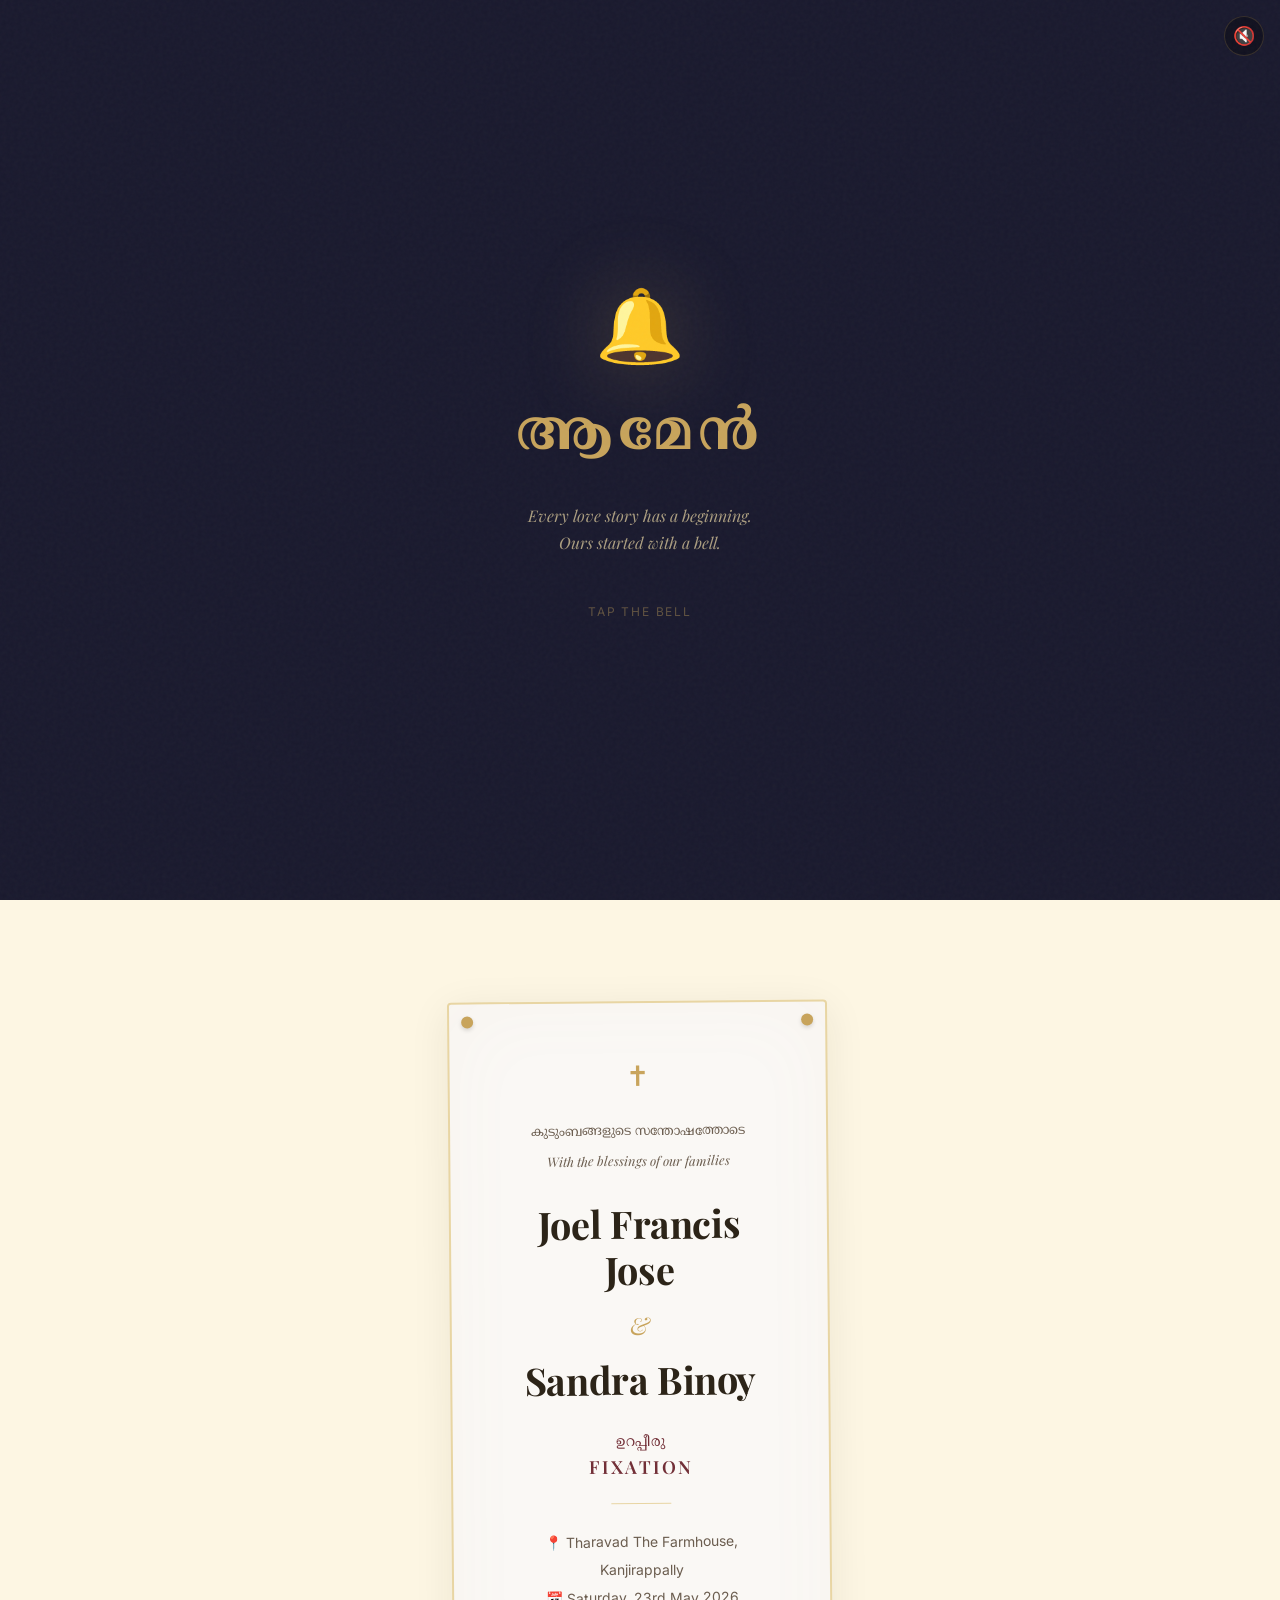
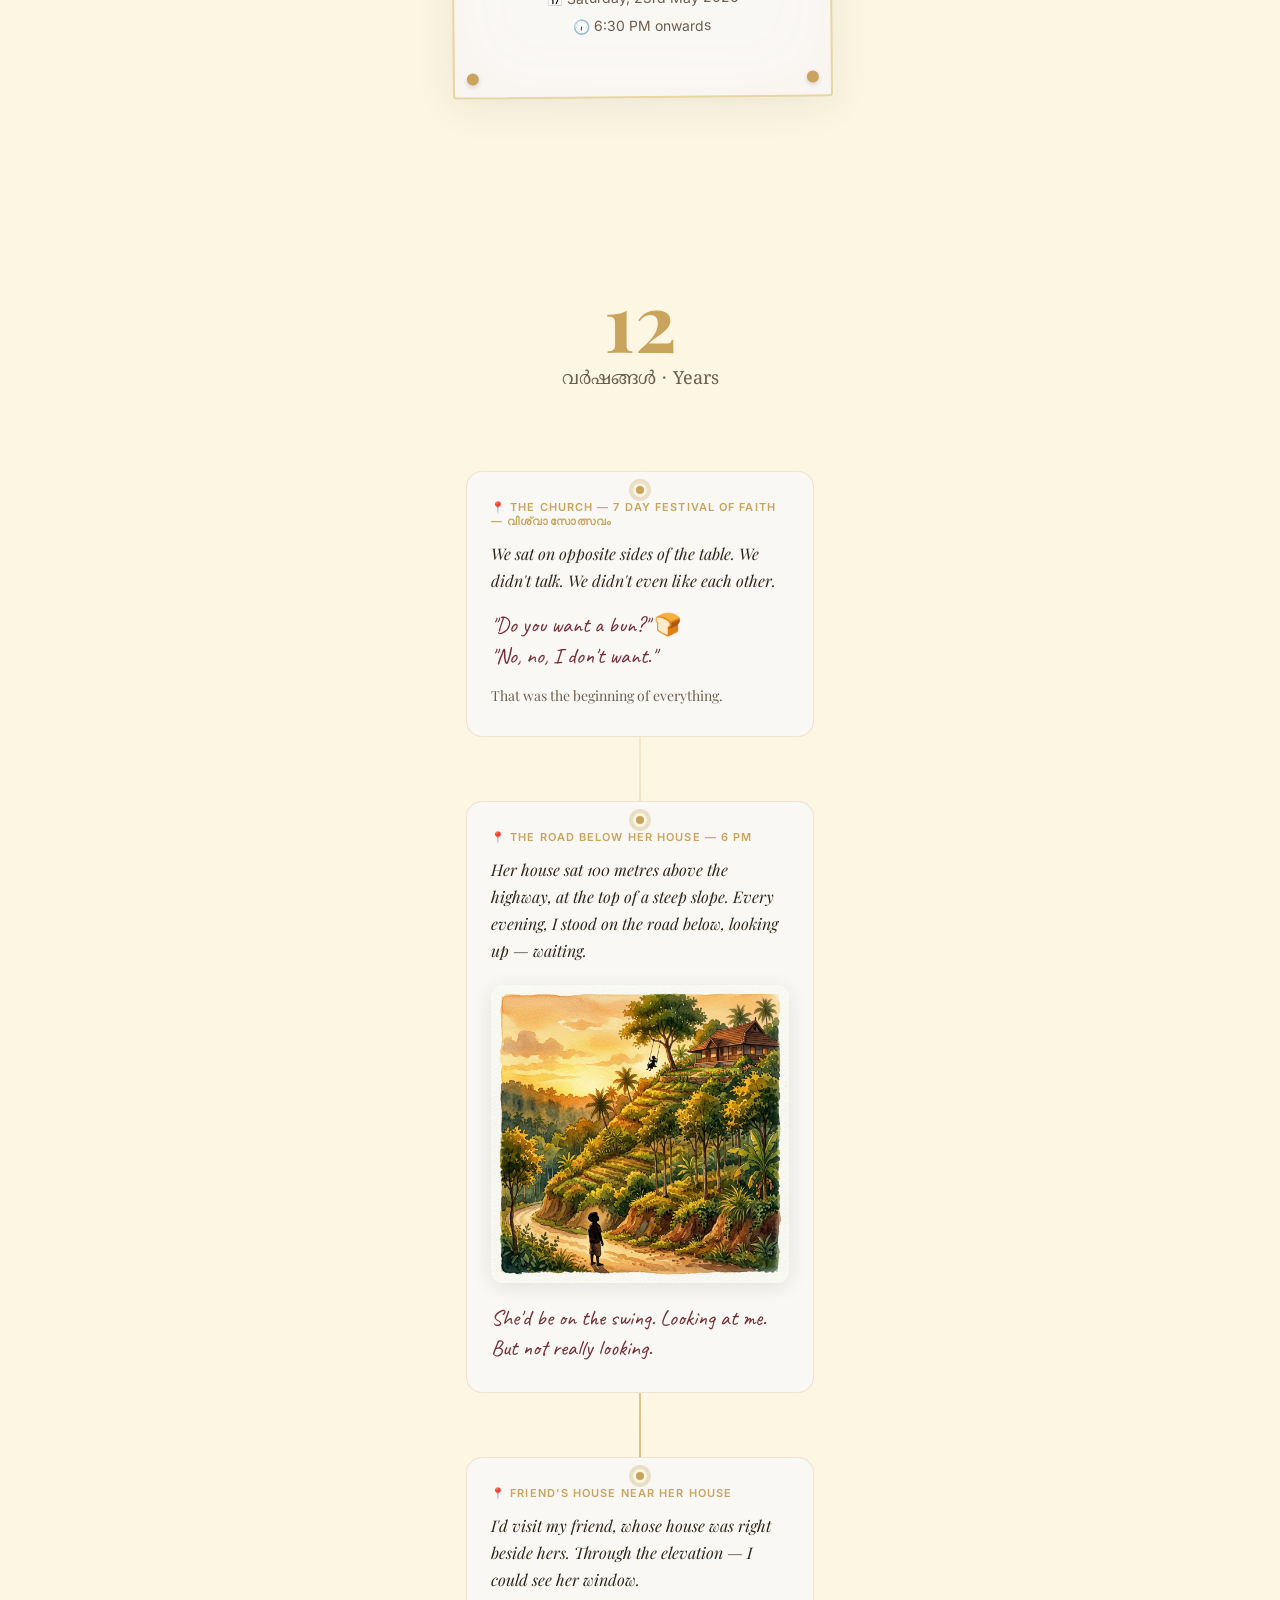
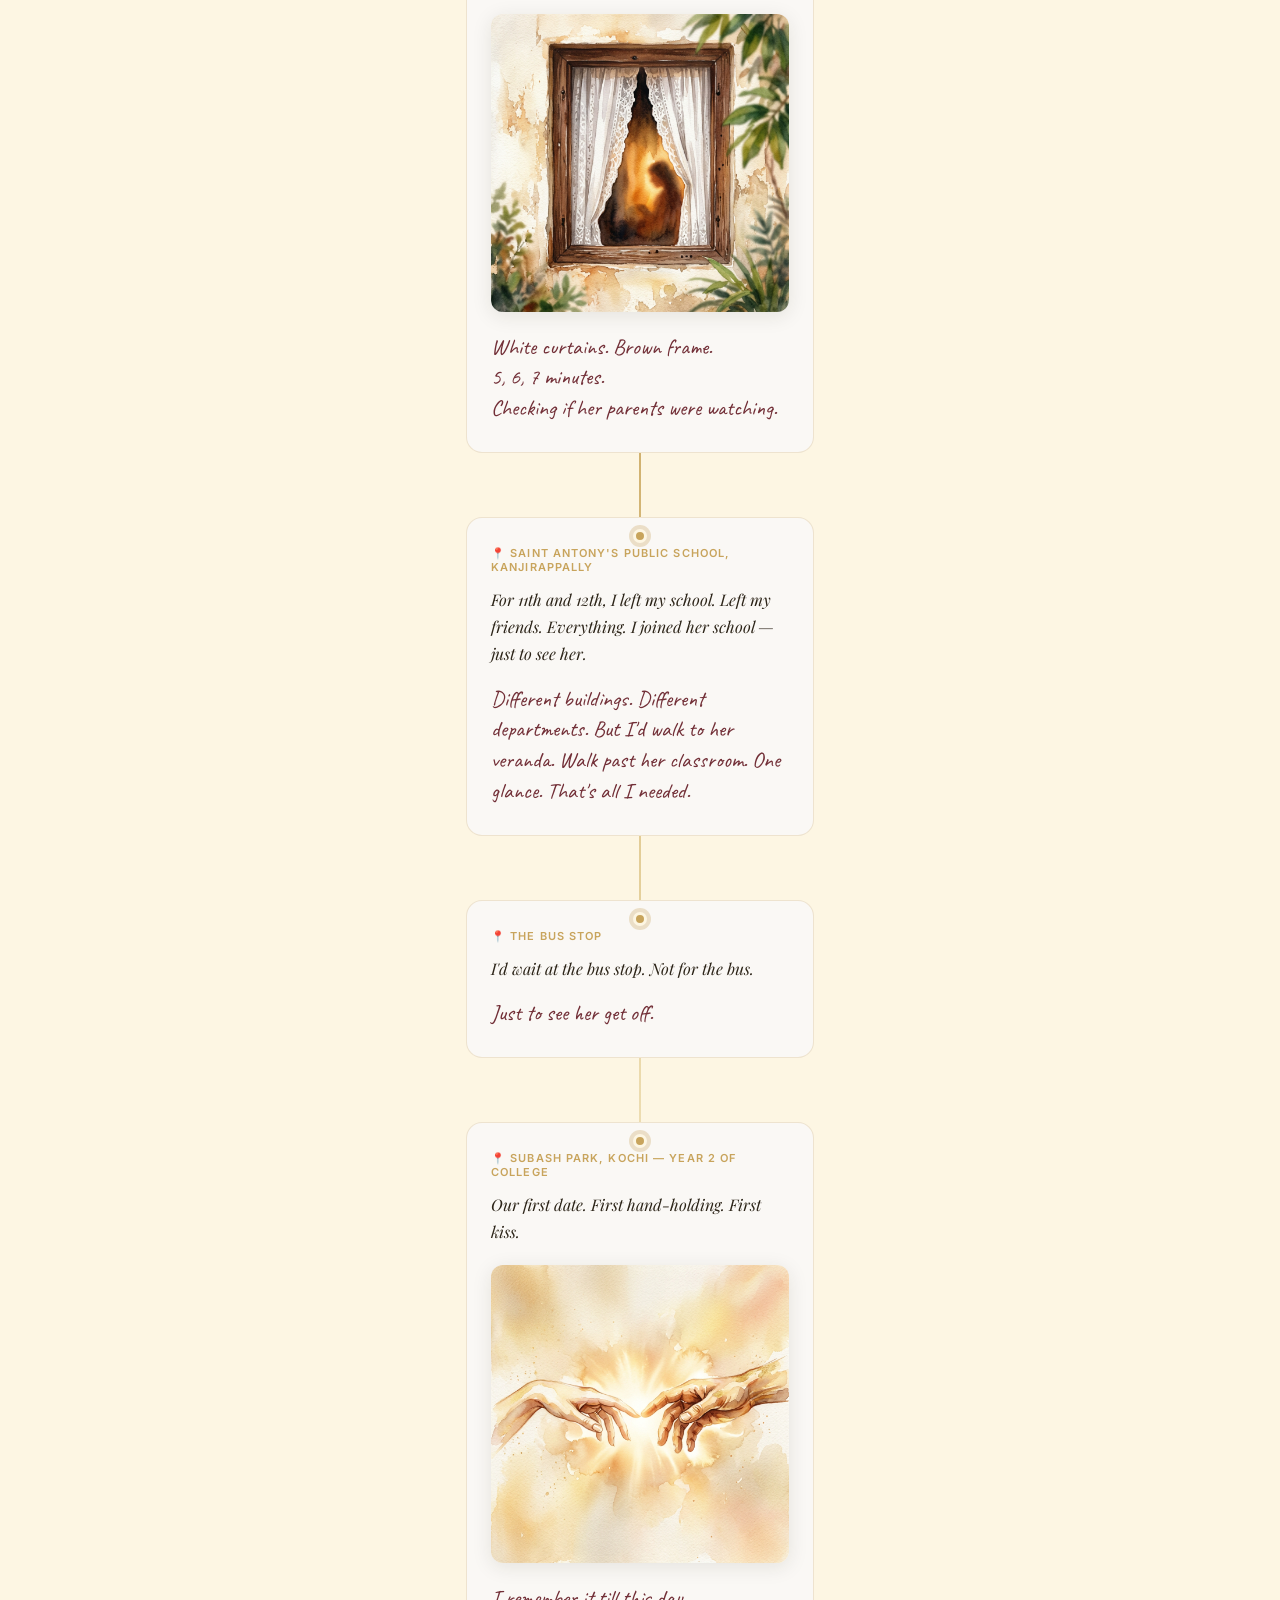
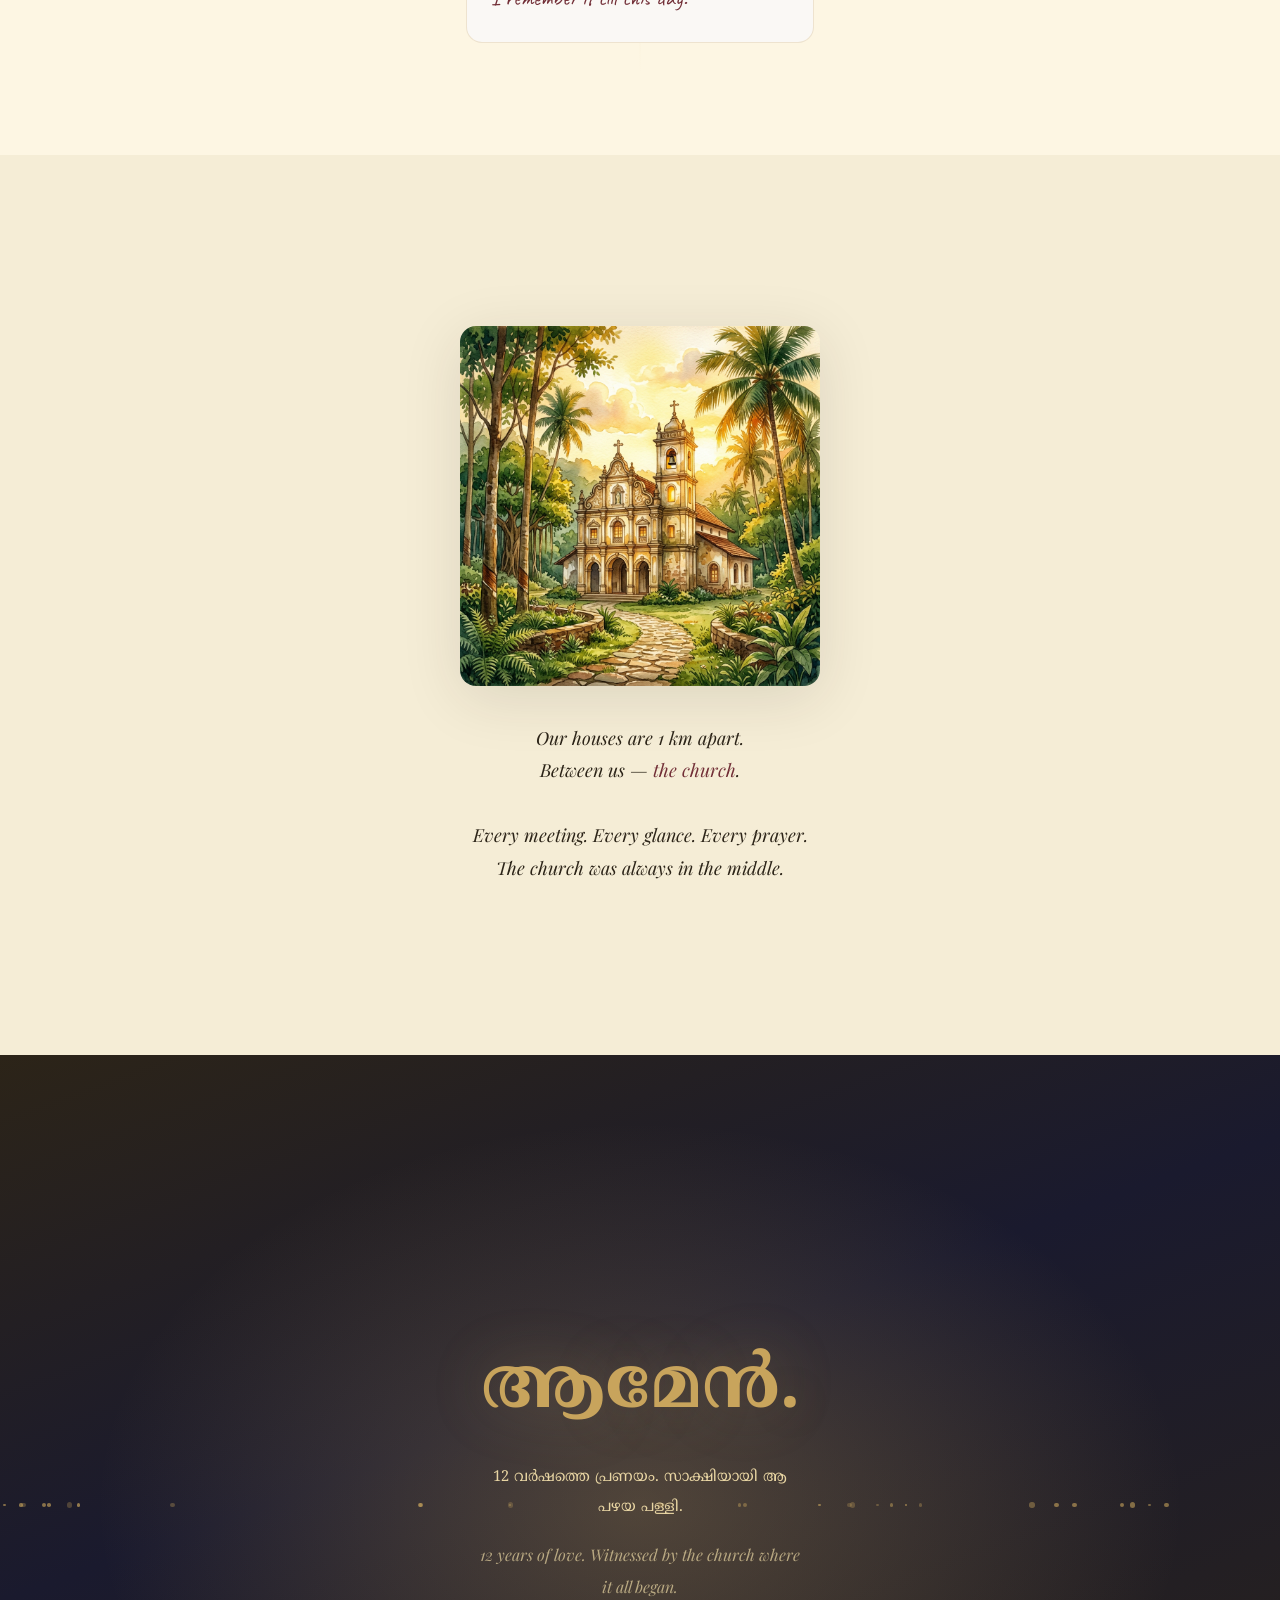
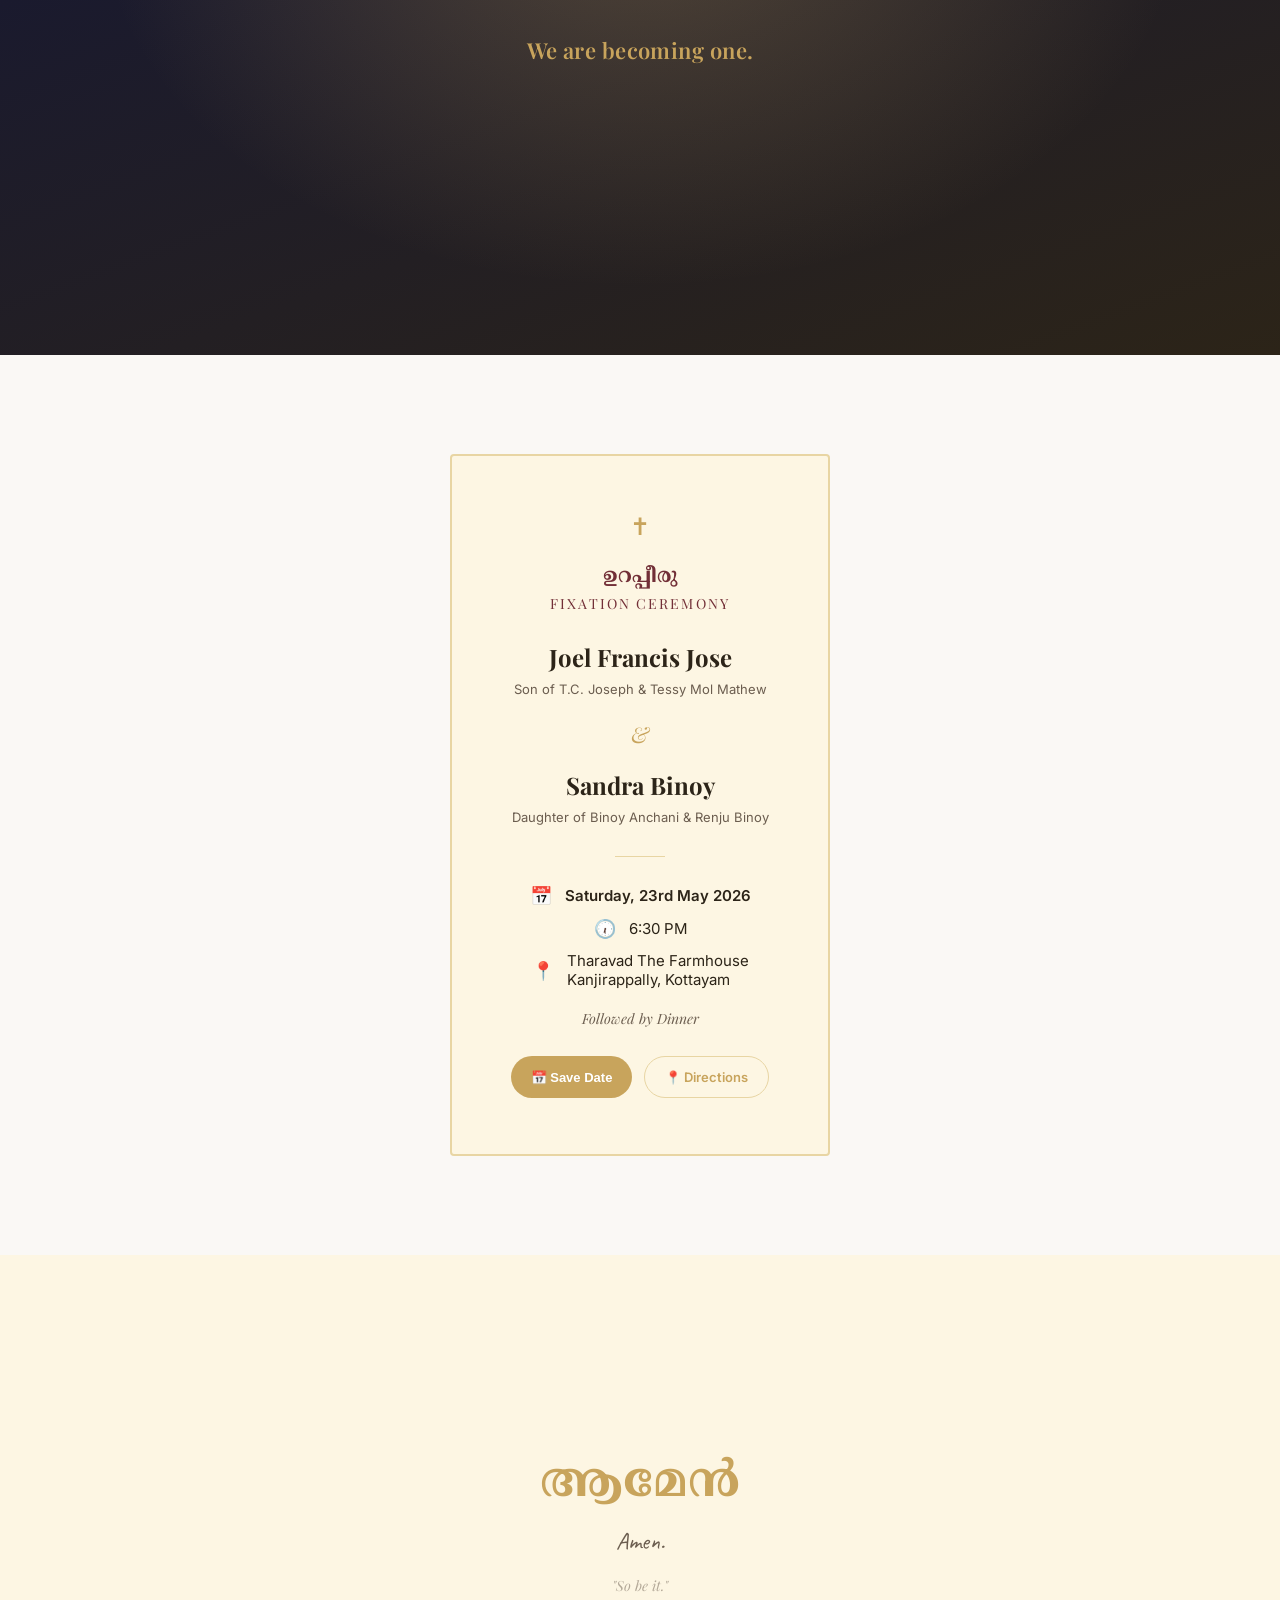
==== index.html @ 921e5f34 "Initial commit: AAMEN inspired fixation invitation" ====
<!DOCTYPE html>
<html lang="en">
<head>
  <meta charset="UTF-8">
  <meta name="viewport" content="width=device-width, initial-scale=1.0, viewport-fit=cover">
  <title>Joel & Sandra — Nischayam</title>
  <meta name="description" content="You are invited to the fixation ceremony of Joel Francis Jose & Sandra Binoy. May 23, 2026 at Tharavad The Farmhouse, Kanjirappally.">
  <meta name="theme-color" content="#1A1A2E">
  <link rel="stylesheet" href="styles.css">
</head>
<body>

  <!-- Sound Toggle -->
  <button class="sound-toggle" id="soundToggle" aria-label="Toggle sound">🔇</button>

  <!-- Scroll Prompt -->
  <div class="scroll-prompt" id="scrollPrompt">
    <div class="scroll-prompt-dot"></div>
    <span class="scroll-prompt-text">Scroll</span>
  </div>

  <!-- ═══════════════════════════════════════════ -->
  <!-- SCENE 1: THE BELL                          -->
  <!-- ═══════════════════════════════════════════ -->
  <section class="scene scene-bell visible" id="scene-bell">
    <div class="golden-burst" id="goldenBurst"></div>
    <div class="bell-container" id="bellContainer">
      <div class="bell-icon" id="bellIcon">🔔</div>
      <div class="bell-text-ml">ആമേൻ</div>
      <div class="bell-text-en">
        Every love story has a beginning.<br>
        Ours started with a bell.
      </div>
      <div class="bell-tap">tap the bell</div>
    </div>
  </section>

  <!-- ═══════════════════════════════════════════ -->
  <!-- SCENE 2: THE NAMES                         -->
  <!-- ═══════════════════════════════════════════ -->
  <section class="scene scene-names" id="scene-names">
    <div class="notice-board">
      <span class="notice-pin notice-pin--tl"></span>
      <span class="notice-pin notice-pin--tr"></span>
      <span class="notice-pin notice-pin--bl"></span>
      <span class="notice-pin notice-pin--br"></span>

      <div class="notice-blessing font-malayalam">കുടുംബങ്ങളുടെ സന്തോഷത്തോടെ</div>
      <div class="notice-blessing-en">With the blessings of our families</div>

      <div class="notice-name font-display">Joel Francis Jose</div>
      <div class="notice-ampersand">&</div>
      <div class="notice-name font-display">Sandra Binoy</div>

      <div class="notice-label font-malayalam">ഉറപ്പീരു</div>
      <div class="notice-label-en">Fixation</div>

      <div class="notice-divider"></div>

      <div class="notice-details">
        <span>📍 Tharavad The Farmhouse, Kanjirappally</span>
        <span>📅 Saturday, 23rd May 2026</span>
        <span>🕡 6:30 PM onwards</span>
      </div>
    </div>
  </section>

  <!-- ═══════════════════════════════════════════ -->
  <!-- SCENE 3: THE TIMELINE — 12 VARSHAM         -->
  <!-- ═══════════════════════════════════════════ -->
  <section class="scene scene-timeline" id="scene-timeline">
    <div class="timeline-header">
      <div class="timeline-years font-display">12</div>
      <div class="timeline-years-label">വർഷങ്ങൾ &middot; Years</div>
    </div>

    <div class="timeline-line">

      <!-- Milestone 1: The Meeting -->
      <div class="milestone" id="ms-1">
        <div class="milestone-dot"></div>
        <div class="milestone-content">
          <div class="milestone-location">📍 The Church — 7 Day Festival of Faith — വിശ്വാസോത്സവം</div>
          <div class="milestone-text">
            We sat on opposite sides of the table.
            We didn't talk. We didn't even like each other.
          </div>
          <div class="milestone-quote">
            "Do you want a bun?" 🍞<br>
            "No, no, I don't want."
          </div>
          <div class="milestone-text" style="margin-top:12px; font-style:normal; font-size:14px; color:var(--text-muted);">
            That was the beginning of everything.
          </div>
        </div>
      </div>

      <!-- Milestone 2: The Road -->
      <div class="milestone" id="ms-2">
        <div class="milestone-dot"></div>
        <div class="milestone-content">
          <div class="milestone-location">📍 The Road Below Her House — 6 PM</div>
          <div class="milestone-text">
            Her house sat 100 metres above the highway, at the top of a steep slope.
            Every evening, I stood on the road below, looking up — waiting.
          </div>
          <img src="hillside.png" alt="Boy on the road looking up at the house on the hill" class="milestone-img" loading="lazy">
          <div class="milestone-quote">
            She'd be on the swing. Looking at me. But not really looking.
          </div>
        </div>
      </div>

      <!-- Milestone 3: The Window -->
      <div class="milestone" id="ms-3">
        <div class="milestone-dot"></div>
        <div class="milestone-content">
          <div class="milestone-location">📍 Friend's House Near Her House</div>
          <div class="milestone-text">
            I'd visit my friend, whose house was right beside hers.
            Through the elevation — I could see her window.
          </div>
          <img src="window.png" alt="A window with white curtains and warm golden glow" class="milestone-img" loading="lazy">
          <div class="milestone-quote">
            White curtains. Brown frame.<br>
            5, 6, 7 minutes.<br>
            Checking if her parents were watching.
          </div>
        </div>
      </div>

      <!-- Milestone 4: The School -->
      <div class="milestone" id="ms-4">
        <div class="milestone-dot"></div>
        <div class="milestone-content">
          <div class="milestone-location">📍 Saint Antony's Public School, Kanjirappally</div>
          <div class="milestone-text">
            For 11th and 12th, I left my school. Left my friends. Everything.
            I joined her school — just to see her.
          </div>
          <div class="milestone-quote">
            Different buildings. Different departments.
            But I'd walk to her veranda.
            Walk past her classroom.
            One glance. That's all I needed.
          </div>
        </div>
      </div>

      <!-- Milestone 5: The Bus Stop -->
      <div class="milestone" id="ms-5">
        <div class="milestone-dot"></div>
        <div class="milestone-content">
          <div class="milestone-location">📍 The Bus Stop</div>
          <div class="milestone-text">
            I'd wait at the bus stop.
            Not for the bus.
          </div>
          <div class="milestone-quote">
            Just to see her get off.
          </div>
        </div>
      </div>

      <!-- Milestone 6: First Date -->
      <div class="milestone" id="ms-6">
        <div class="milestone-dot"></div>
        <div class="milestone-content">
          <div class="milestone-location">📍 Subash Park, Kochi — Year 2 of College</div>
          <div class="milestone-text">
            Our first date. First hand-holding. First kiss.
          </div>
          <img src="hands.png" alt="Two hands reaching toward each other in golden light" class="milestone-img" loading="lazy">
          <div class="milestone-quote">
            I remember it till this day.
          </div>
        </div>
      </div>

    </div>
  </section>

  <!-- ═══════════════════════════════════════════ -->
  <!-- SCENE 4: THE CHURCH                        -->
  <!-- ═══════════════════════════════════════════ -->
  <section class="scene scene-church" id="scene-church">
    <img src="church.png" alt="Kerala Catholic church at golden dusk" class="church-img" loading="lazy">
    <div class="church-text font-display">
      Our houses are 1 km apart.<br>
      Between us — <em>the church</em>.<br><br>
      Every meeting. Every glance. Every prayer.<br>
      The church was always in the middle.
    </div>
  </section>

  <!-- ═══════════════════════════════════════════ -->
  <!-- SCENE 5: THE AAMEN MOMENT                  -->
  <!-- ═══════════════════════════════════════════ -->
  <section class="scene scene-aamen" id="scene-aamen">
    <!-- Particles injected by JS -->
    <div class="aamen-text-ml">ആമേൻ.</div>
    <div class="aamen-body font-malayalam">
      12 വർഷത്തെ പ്രണയം. സാക്ഷിയായി ആ പഴയ പള്ളി.
    </div>
    <div class="aamen-body-en">
      12 years of love. Witnessed by the church where it all began.
    </div>
    <div class="aamen-highlight font-display">
      We are becoming one.
    </div>
  </section>

  <!-- ═══════════════════════════════════════════ -->
  <!-- SCENE 6: THE INVITATION                    -->
  <!-- ═══════════════════════════════════════════ -->
  <section class="scene scene-invite" id="scene-invite">
    <div class="invite-card">
      <div class="invite-title-ml font-malayalam">ഉറപ്പീരു</div>
      <div class="invite-title-en">Fixation Ceremony</div>

      <div class="invite-person">
        <div class="invite-person-name font-display">Joel Francis Jose</div>
        <div class="invite-person-parents">
          Son of T.C. Joseph & Tessy Mol Mathew
        </div>
      </div>

      <div class="invite-amp font-display">&</div>

      <div class="invite-person">
        <div class="invite-person-name font-display">Sandra Binoy</div>
        <div class="invite-person-parents">
          Daughter of Binoy Anchani & Renju Binoy
        </div>
      </div>

      <div class="invite-divider"></div>

      <div class="invite-detail-row">
        <span class="icon">📅</span>
        <span><strong>Saturday, 23rd May 2026</strong></span>
      </div>
      <div class="invite-detail-row">
        <span class="icon">🕡</span>
        <span>6:30 PM</span>
      </div>
      <div class="invite-detail-row">
        <span class="icon">📍</span>
        <span>Tharavad The Farmhouse<br>Kanjirappally, Kottayam</span>
      </div>

      <div class="invite-lunch font-display">Followed by Dinner</div>

      <div class="invite-buttons">
        <button class="invite-btn invite-btn--gold" id="btnCalendar">
          📅 Save Date
        </button>
        <a class="invite-btn invite-btn--outline" href="https://maps.app.goo.gl/P8yKFHrUXcaE3HseA" target="_blank" rel="noopener">
          📍 Directions
        </a>
      </div>
    </div>
  </section>

  <!-- ═══════════════════════════════════════════ -->
  <!-- SCENE 7: THE CLOSING                       -->
  <!-- ═══════════════════════════════════════════ -->
  <section class="scene scene-closing" id="scene-closing">
    <div class="closing-word font-malayalam">ആമേൻ</div>
    <div class="closing-en font-handwritten">Amen.</div>
    <div class="closing-sub font-display">"So be it."</div>
  </section>

  <script src="script.js"></script>
</body>
</html>
---- styles.css ----
/* ═══ AAMEN Design System ═══ */
@import url('https://fonts.googleapis.com/css2?family=Playfair+Display:ital,wght@0,400;0,600;0,700;1,400;1,600&family=Inter:wght@300;400;500;600&family=Caveat:wght@400;500;600&family=Noto+Serif+Malayalam:wght@400;600;700&display=swap');

:root {
  --gold: #C8A45C;
  --gold-light: #E8D5A3;
  --gold-glow: rgba(200,164,92,0.3);
  --deep-green: #1B4332;
  --cream: #FDF6E3;
  --cream-dark: #F5EDD6;
  --wine: #722F37;
  --wine-soft: rgba(114,47,55,0.08);
  --church-white: #FAF8F5;
  --night: #1A1A2E;
  --night-soft: #2D2D44;
  --mist: rgba(255,255,255,0.06);
  --text: #2C2418;
  --text-muted: #6B5D4F;
  --border: rgba(200,164,92,0.25);
  --ease: cubic-bezier(.22,1,.36,1);
}

*, *::before, *::after { margin:0; padding:0; box-sizing:border-box; }

html {
  scroll-behavior: smooth;
  overflow-x: hidden;
  -webkit-overflow-scrolling: touch;
}

body {
  font-family: 'Inter', sans-serif;
  background: var(--cream);
  color: var(--text);
  overflow-x: hidden;
  -webkit-font-smoothing: antialiased;
}

/* ═══ Grain Overlay ═══ */
body::after {
  content: '';
  position: fixed;
  inset: 0;
  pointer-events: none;
  z-index: 9999;
  opacity: 0.03;
  background-image: url("data:image/svg+xml,%3Csvg viewBox='0 0 256 256' xmlns='http://www.w3.org/2000/svg'%3E%3Cfilter id='n'%3E%3CfeTurbulence type='fractalNoise' baseFrequency='0.9' numOctaves='4' stitchTiles='stitch'/%3E%3C/filter%3E%3Crect width='100%25' height='100%25' filter='url(%23n)'/%3E%3C/svg%3E");
}

/* ═══ Typography ═══ */
.font-display { font-family: 'Playfair Display', serif; }
.font-malayalam { font-family: 'Noto Serif Malayalam', serif; }
.font-handwritten { font-family: 'Caveat', cursive; }

/* ═══ Section Base ═══ */
.scene {
  min-height: 100dvh;
  display: flex;
  flex-direction: column;
  align-items: center;
  justify-content: center;
  padding: 60px 28px;
  position: relative;
  opacity: 0;
  transform: translateY(30px);
  transition: opacity 0.8s var(--ease), transform 0.8s var(--ease);
}
.scene.visible {
  opacity: 1;
  transform: translateY(0);
}

/* ═══ Scene 1: The Bell ═══ */
.scene-bell {
  background: var(--night);
  color: var(--cream);
  min-height: 100dvh;
  overflow: hidden;
}
.bell-container {
  display: flex;
  flex-direction: column;
  align-items: center;
  gap: 32px;
  cursor: pointer;
  -webkit-tap-highlight-color: transparent;
}
.bell-icon {
  font-size: 72px;
  filter: drop-shadow(0 0 40px var(--gold-glow));
  animation: bell-idle 3s ease-in-out infinite;
  transition: transform 0.15s;
}
.bell-icon.ringing {
  animation: bell-ring 0.6s ease-in-out;
}
@keyframes bell-idle {
  0%,100% { transform: rotate(0deg); }
  25% { transform: rotate(3deg); }
  75% { transform: rotate(-3deg); }
}
@keyframes bell-ring {
  0% { transform: rotate(0); }
  15% { transform: rotate(18deg); }
  30% { transform: rotate(-15deg); }
  45% { transform: rotate(12deg); }
  60% { transform: rotate(-8deg); }
  75% { transform: rotate(4deg); }
  90% { transform: rotate(-2deg); }
  100% { transform: rotate(0); }
}
.bell-text-ml {
  font-family: 'Noto Serif Malayalam', serif;
  font-size: 42px;
  font-weight: 700;
  color: var(--gold);
  letter-spacing: 0.08em;
}
.bell-text-en {
  font-family: 'Playfair Display', serif;
  font-style: italic;
  font-size: 16px;
  color: var(--gold-light);
  opacity: 0.7;
  text-align: center;
  line-height: 1.7;
  max-width: 260px;
}
.bell-tap {
  font-size: 12px;
  color: rgba(200,164,92,0.4);
  letter-spacing: 0.15em;
  text-transform: uppercase;
  margin-top: 16px;
  animation: pulse-fade 2s ease-in-out infinite;
}
@keyframes pulse-fade {
  0%,100% { opacity: 0.3; }
  50% { opacity: 0.8; }
}
.golden-burst {
  position: absolute;
  width: 300px;
  height: 300px;
  border-radius: 50%;
  background: radial-gradient(circle, var(--gold-glow) 0%, transparent 70%);
  opacity: 0;
  transition: opacity 1.5s, transform 1.5s var(--ease);
  pointer-events: none;
}
.golden-burst.active {
  opacity: 1;
  transform: scale(3);
}

/* ═══ Scene 2: The Names ═══ */
.scene-names {
  background: var(--cream);
  padding: 40px 20px;
}
.notice-board {
  background: var(--church-white);
  border: 2px solid var(--gold-light);
  border-radius: 4px;
  padding: 48px 32px;
  max-width: 380px;
  width: 100%;
  position: relative;
  box-shadow: 0 8px 40px rgba(44,36,24,0.08), inset 0 0 80px rgba(200,164,92,0.04);
  transform: rotate(-0.5deg);
}
.notice-board::before {
  content: '✝';
  display: block;
  text-align: center;
  font-size: 28px;
  color: var(--gold);
  margin-bottom: 28px;
}
.notice-pin {
  position: absolute;
  width: 12px;
  height: 12px;
  border-radius: 50%;
  background: var(--gold);
  box-shadow: 0 2px 4px rgba(0,0,0,0.15);
}
.notice-pin--tl { top: 12px; left: 12px; }
.notice-pin--tr { top: 12px; right: 12px; }
.notice-pin--bl { bottom: 12px; left: 12px; }
.notice-pin--br { bottom: 12px; right: 12px; }
.notice-blessing {
  font-family: 'Noto Serif Malayalam', serif;
  font-size: 13px;
  text-align: center;
  color: var(--text-muted);
  line-height: 1.8;
  margin-bottom: 8px;
}
.notice-blessing-en {
  font-family: 'Playfair Display', serif;
  font-style: italic;
  font-size: 13px;
  text-align: center;
  color: var(--text-muted);
  margin-bottom: 32px;
}
.notice-name {
  font-family: 'Playfair Display', serif;
  font-size: 32px;
  font-weight: 700;
  text-align: center;
  color: var(--text);
  letter-spacing: -0.01em;
  line-height: 1.2;
}
.notice-ampersand {
  font-family: 'Playfair Display', serif;
  font-style: italic;
  font-size: 24px;
  text-align: center;
  color: var(--gold);
  margin: 16px 0;
}
.notice-label {
  font-family: 'Noto Serif Malayalam', serif;
  font-size: 14px;
  text-align: center;
  color: var(--wine);
  margin-top: 32px;
  letter-spacing: 0.05em;
}
.notice-label-en {
  font-family: 'Playfair Display', serif;
  font-size: 18px;
  text-align: center;
  color: var(--wine);
  letter-spacing: 0.12em;
  text-transform: uppercase;
  margin-top: 4px;
  font-weight: 600;
}
.notice-divider {
  width: 60px;
  height: 1px;
  background: var(--gold-light);
  margin: 24px auto;
}
.notice-details {
  text-align: center;
  font-size: 14px;
  color: var(--text-muted);
  line-height: 2;
}
.notice-details span {
  display: block;
}

/* ═══ Scene 3: Timeline ═══ */
.scene-timeline {
  background: var(--cream);
  min-height: auto;
  padding: 60px 0;
}
.timeline-header {
  text-align: center;
  padding: 0 28px;
  margin-bottom: 48px;
}
.timeline-years {
  font-family: 'Playfair Display', serif;
  font-size: 64px;
  font-weight: 700;
  color: var(--gold);
  line-height: 1;
}
.timeline-years-label {
  font-family: 'Noto Serif Malayalam', serif;
  font-size: 18px;
  color: var(--text-muted);
  margin-top: 8px;
}
.timeline-line {
  position: relative;
  max-width: 420px;
  margin: 0 auto;
  padding: 0 28px;
}
.timeline-line::before {
  content: '';
  position: absolute;
  left: 50%;
  top: 0;
  bottom: 0;
  width: 2px;
  background: linear-gradient(to bottom, transparent, var(--gold-light), var(--gold), var(--gold-light), transparent);
  transform: translateX(-50%);
}

/* Milestone */
.milestone {
  position: relative;
  padding: 32px 0;
  opacity: 0;
  transform: translateY(40px);
  transition: all 0.7s var(--ease);
}
.milestone.visible {
  opacity: 1;
  transform: translateY(0);
}
.milestone-dot {
  position: absolute;
  left: 50%;
  top: 44px;
  width: 14px;
  height: 14px;
  border-radius: 50%;
  background: var(--gold);
  border: 3px solid var(--cream);
  transform: translateX(-50%);
  z-index: 2;
  box-shadow: 0 0 0 4px var(--gold-glow);
}
.milestone-content {
  background: var(--church-white);
  border: 1px solid var(--border);
  border-radius: 16px;
  padding: 28px 24px;
  margin: 0 8px;
  position: relative;
}
.milestone-location {
  font-size: 11px;
  text-transform: uppercase;
  letter-spacing: 0.1em;
  color: var(--gold);
  font-weight: 600;
  margin-bottom: 12px;
}
.milestone-text {
  font-family: 'Playfair Display', serif;
  font-size: 16px;
  line-height: 1.7;
  color: var(--text);
  font-style: italic;
}
.milestone-quote {
  font-family: 'Caveat', cursive;
  font-size: 22px;
  color: var(--wine);
  margin-top: 16px;
  line-height: 1.4;
}
.milestone-img {
  width: 100%;
  border-radius: 12px;
  margin-top: 20px;
  box-shadow: 0 4px 20px rgba(44,36,24,0.1);
}

/* ═══ Scene 4: The Church ═══ */
.scene-church {
  background: var(--cream-dark);
  padding: 60px 28px;
}
.church-img {
  width: 100%;
  max-width: 360px;
  border-radius: 16px;
  box-shadow: 0 12px 60px rgba(44,36,24,0.12);
  margin-bottom: 36px;
}
.church-text {
  font-family: 'Playfair Display', serif;
  font-style: italic;
  font-size: 18px;
  line-height: 1.8;
  text-align: center;
  max-width: 340px;
  color: var(--text);
}
.church-text em {
  color: var(--wine);
  font-style: italic;
}

/* ═══ Scene 5: AAMEN Moment ═══ */
.scene-aamen {
  background: linear-gradient(160deg, #2C2418, #1A1A2E 40%, #2C2418);
  color: var(--cream);
  position: relative;
  overflow: hidden;
}
.scene-aamen::before {
  content: '';
  position: absolute;
  inset: 0;
  background: radial-gradient(ellipse at center, var(--gold-glow) 0%, transparent 60%);
  opacity: 0;
  transition: opacity 2s;
}
.scene-aamen.visible::before {
  opacity: 1;
}
.aamen-text-ml {
  font-family: 'Noto Serif Malayalam', serif;
  font-size: 56px;
  font-weight: 700;
  color: var(--gold);
  text-align: center;
  z-index: 2;
  position: relative;
  text-shadow: 0 0 60px var(--gold-glow);
}
.aamen-body {
  font-family: 'Noto Serif Malayalam', serif;
  font-size: 15px;
  text-align: center;
  line-height: 2;
  color: var(--gold-light);
  margin-top: 28px;
  z-index: 2;
  position: relative;
  max-width: 320px;
}
.aamen-body-en {
  font-family: 'Playfair Display', serif;
  font-style: italic;
  font-size: 16px;
  text-align: center;
  line-height: 2;
  color: rgba(232,213,163,0.7);
  margin-top: 16px;
  z-index: 2;
  position: relative;
  max-width: 320px;
}
.aamen-highlight {
  font-family: 'Playfair Display', serif;
  font-size: 22px;
  font-weight: 600;
  text-align: center;
  color: var(--gold);
  margin-top: 32px;
  z-index: 2;
  position: relative;
  letter-spacing: 0.02em;
}
/* Particles */
.particle {
  position: absolute;
  width: 4px;
  height: 4px;
  background: var(--gold);
  border-radius: 50%;
  opacity: 0;
  z-index: 1;
  animation: particle-fall linear infinite;
}
@keyframes particle-fall {
  0% { opacity: 0; transform: translateY(-20px) rotate(0deg); }
  10% { opacity: 0.8; }
  90% { opacity: 0.3; }
  100% { opacity: 0; transform: translateY(100dvh) rotate(360deg); }
}

/* ═══ Scene 6: Invitation Details ═══ */
.scene-invite {
  background: var(--church-white);
  padding: 60px 20px;
}
.invite-card {
  background: var(--cream);
  border: 2px solid var(--gold-light);
  border-radius: 4px;
  padding: 48px 28px;
  max-width: 380px;
  width: 100%;
  position: relative;
}
.invite-card::before {
  content: '✝';
  display: block;
  text-align: center;
  font-size: 24px;
  color: var(--gold);
  margin-bottom: 24px;
}
.invite-title-ml {
  font-family: 'Noto Serif Malayalam', serif;
  font-size: 20px;
  text-align: center;
  color: var(--wine);
  font-weight: 700;
}
.invite-title-en {
  font-family: 'Playfair Display', serif;
  font-size: 14px;
  text-align: center;
  color: var(--wine);
  letter-spacing: 0.15em;
  text-transform: uppercase;
  margin-top: 4px;
  margin-bottom: 28px;
}
.invite-person {
  text-align: center;
  margin-bottom: 8px;
}
.invite-person-name {
  font-family: 'Playfair Display', serif;
  font-size: 24px;
  font-weight: 700;
  color: var(--text);
}
.invite-person-parents {
  font-size: 13px;
  color: var(--text-muted);
  line-height: 1.6;
  margin-top: 6px;
}
.invite-amp {
  font-family: 'Playfair Display', serif;
  font-style: italic;
  font-size: 22px;
  text-align: center;
  color: var(--gold);
  margin: 20px 0;
}
.invite-divider {
  width: 50px;
  height: 1px;
  background: var(--gold-light);
  margin: 28px auto;
}
.invite-detail-row {
  display: flex;
  align-items: center;
  gap: 12px;
  justify-content: center;
  font-size: 15px;
  color: var(--text);
  margin: 12px 0;
}
.invite-detail-row .icon {
  font-size: 18px;
  width: 24px;
  text-align: center;
}
.invite-detail-row strong {
  font-weight: 600;
}
.invite-lunch {
  font-family: 'Playfair Display', serif;
  font-style: italic;
  font-size: 14px;
  text-align: center;
  color: var(--text-muted);
  margin-top: 20px;
}
.invite-buttons {
  display: flex;
  gap: 12px;
  margin-top: 28px;
  justify-content: center;
}
.invite-btn {
  display: inline-flex;
  align-items: center;
  gap: 8px;
  padding: 12px 20px;
  border-radius: 999px;
  font-size: 13px;
  font-weight: 600;
  text-decoration: none;
  border: none;
  cursor: pointer;
  transition: all 0.25s var(--ease);
  -webkit-tap-highlight-color: transparent;
}
.invite-btn--gold {
  background: var(--gold);
  color: #fff;
}
.invite-btn--gold:hover, .invite-btn--gold:active {
  background: #b8943f;
  transform: translateY(-1px);
}
.invite-btn--outline {
  background: transparent;
  color: var(--gold);
  border: 1.5px solid var(--gold-light);
}
.invite-btn--outline:hover, .invite-btn--outline:active {
  background: var(--wine-soft);
  border-color: var(--gold);
}

/* ═══ Scene 7: Closing ═══ */
.scene-closing {
  background: var(--cream);
  min-height: 60dvh;
}
.closing-word {
  font-family: 'Noto Serif Malayalam', serif;
  font-size: 48px;
  font-weight: 700;
  color: var(--gold);
  text-align: center;
  opacity: 0;
  transform: scale(0.8);
  transition: all 1.5s var(--ease);
}
.scene-closing.visible .closing-word {
  opacity: 1;
  transform: scale(1);
}
.closing-en {
  font-family: 'Caveat', cursive;
  font-size: 24px;
  color: var(--text-muted);
  text-align: center;
  margin-top: 12px;
}
.closing-sub {
  font-family: 'Playfair Display', serif;
  font-style: italic;
  font-size: 14px;
  color: var(--text-muted);
  opacity: 0.5;
  margin-top: 20px;
  text-align: center;
}

/* ═══ Sound Toggle ═══ */
.sound-toggle {
  position: fixed;
  top: 16px;
  right: 16px;
  z-index: 100;
  width: 40px;
  height: 40px;
  border-radius: 50%;
  background: rgba(0,0,0,0.3);
  backdrop-filter: blur(8px);
  border: 1px solid rgba(200,164,92,0.2);
  color: var(--gold-light);
  font-size: 18px;
  display: flex;
  align-items: center;
  justify-content: center;
  cursor: pointer;
  -webkit-tap-highlight-color: transparent;
  transition: background 0.3s;
}
.sound-toggle:active {
  background: rgba(0,0,0,0.5);
}

/* ═══ Scroll Prompt ═══ */
.scroll-prompt {
  position: fixed;
  bottom: 24px;
  left: 50%;
  transform: translateX(-50%);
  z-index: 90;
  display: flex;
  flex-direction: column;
  align-items: center;
  gap: 6px;
  opacity: 1;
  transition: opacity 0.5s;
  pointer-events: none;
}
.scroll-prompt.hidden { opacity: 0; }
.scroll-prompt-dot {
  width: 6px;
  height: 6px;
  border-radius: 50%;
  background: var(--gold);
  animation: scroll-bounce 1.5s ease-in-out infinite;
}
@keyframes scroll-bounce {
  0%,100% { transform: translateY(0); opacity: 0.4; }
  50% { transform: translateY(8px); opacity: 1; }
}
.scroll-prompt-text {
  font-size: 10px;
  color: var(--gold-light);
  letter-spacing: 0.12em;
  text-transform: uppercase;
  opacity: 0.5;
}

/* ═══ Responsive ═══ */
@media (min-width: 600px) {
  .scene { padding: 80px 40px; }
  .notice-board, .invite-card { padding: 56px 48px; }
  .bell-text-ml { font-size: 56px; }
  .notice-name { font-size: 38px; }
  .timeline-years { font-size: 80px; }
  .aamen-text-ml { font-size: 72px; }
}
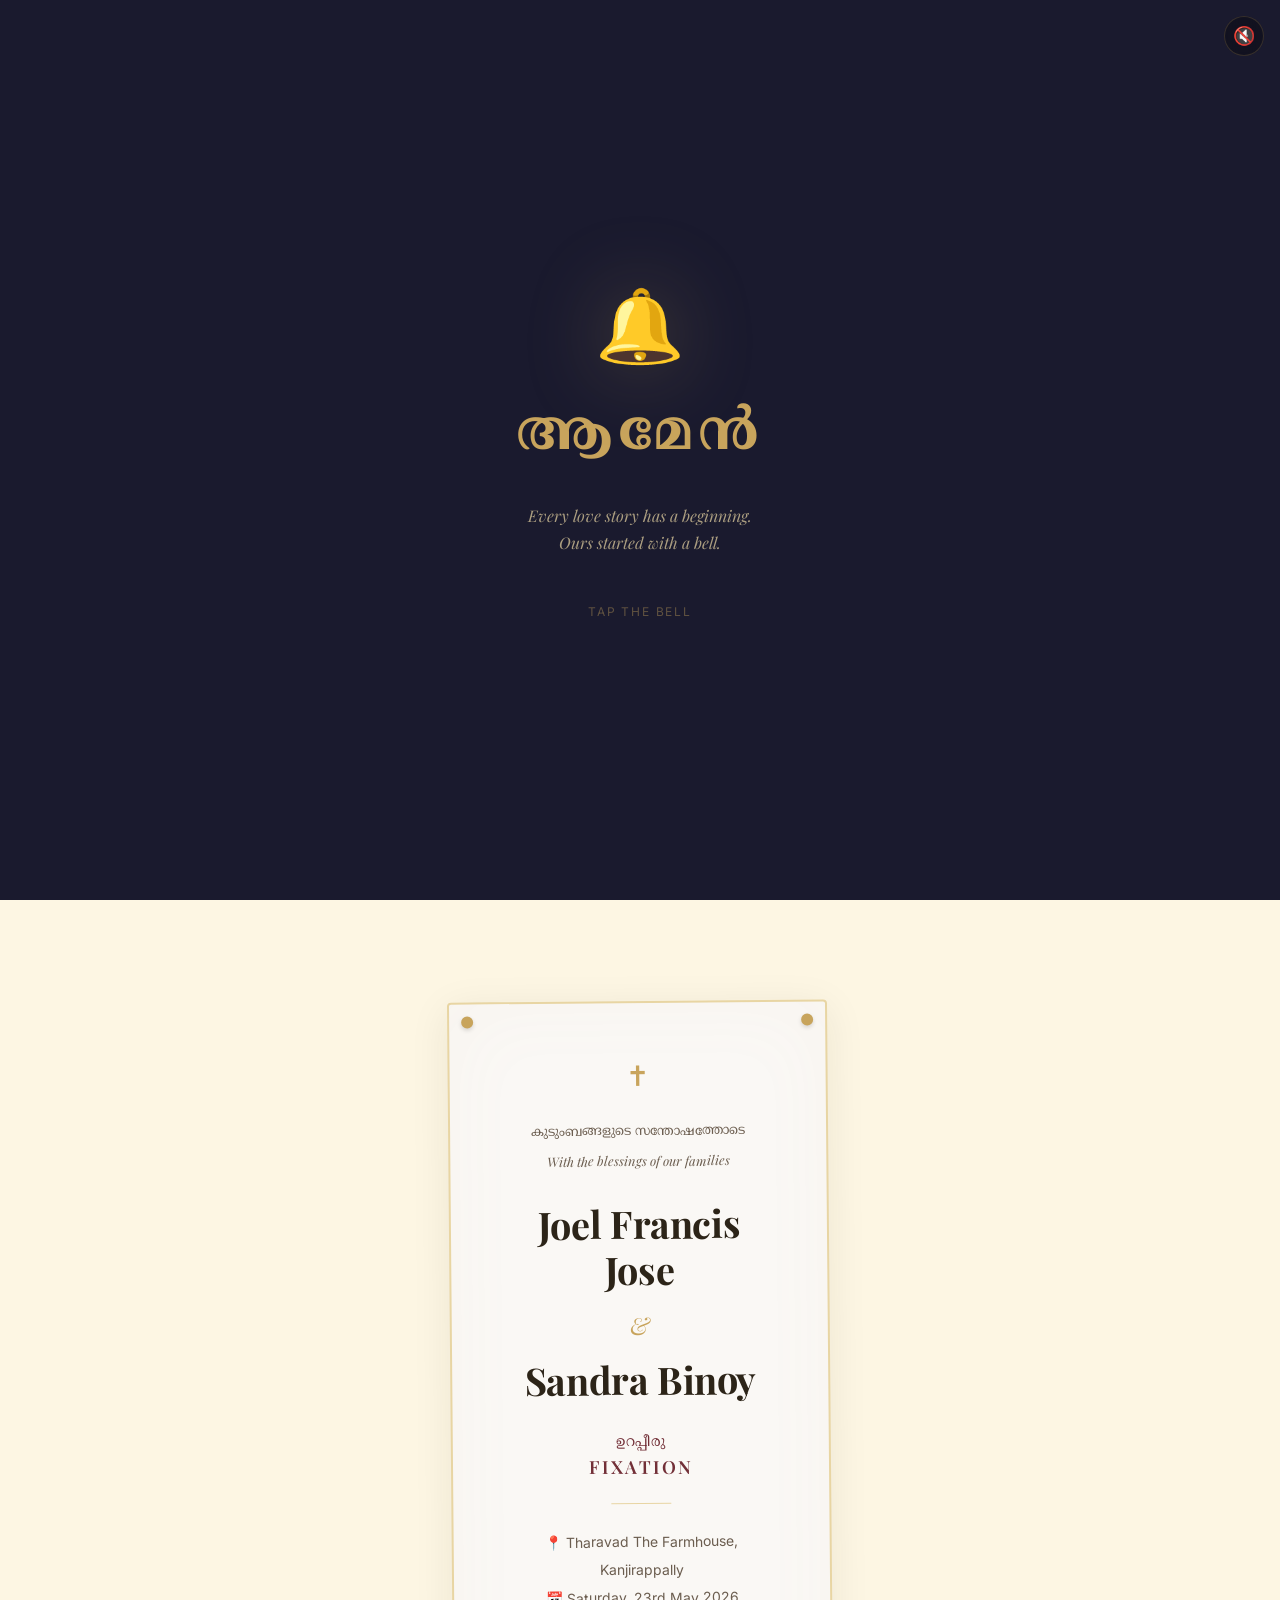
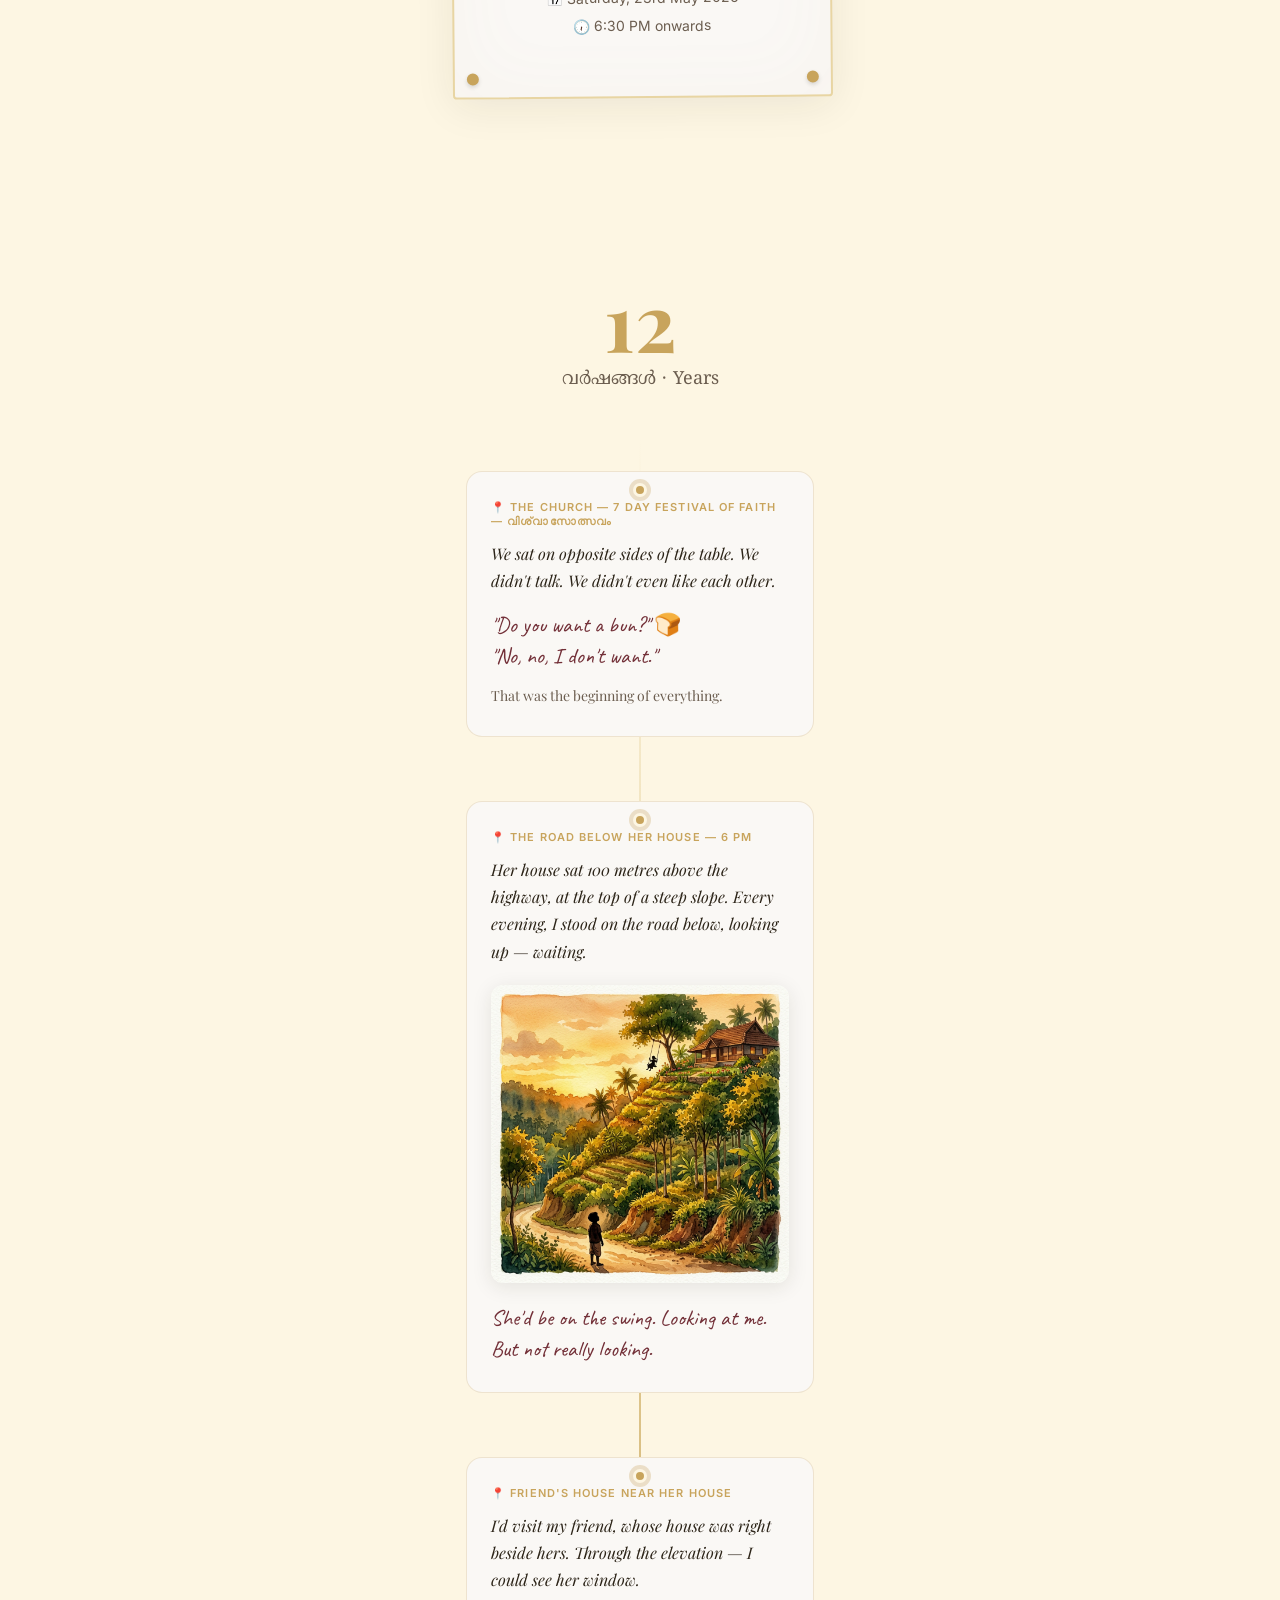
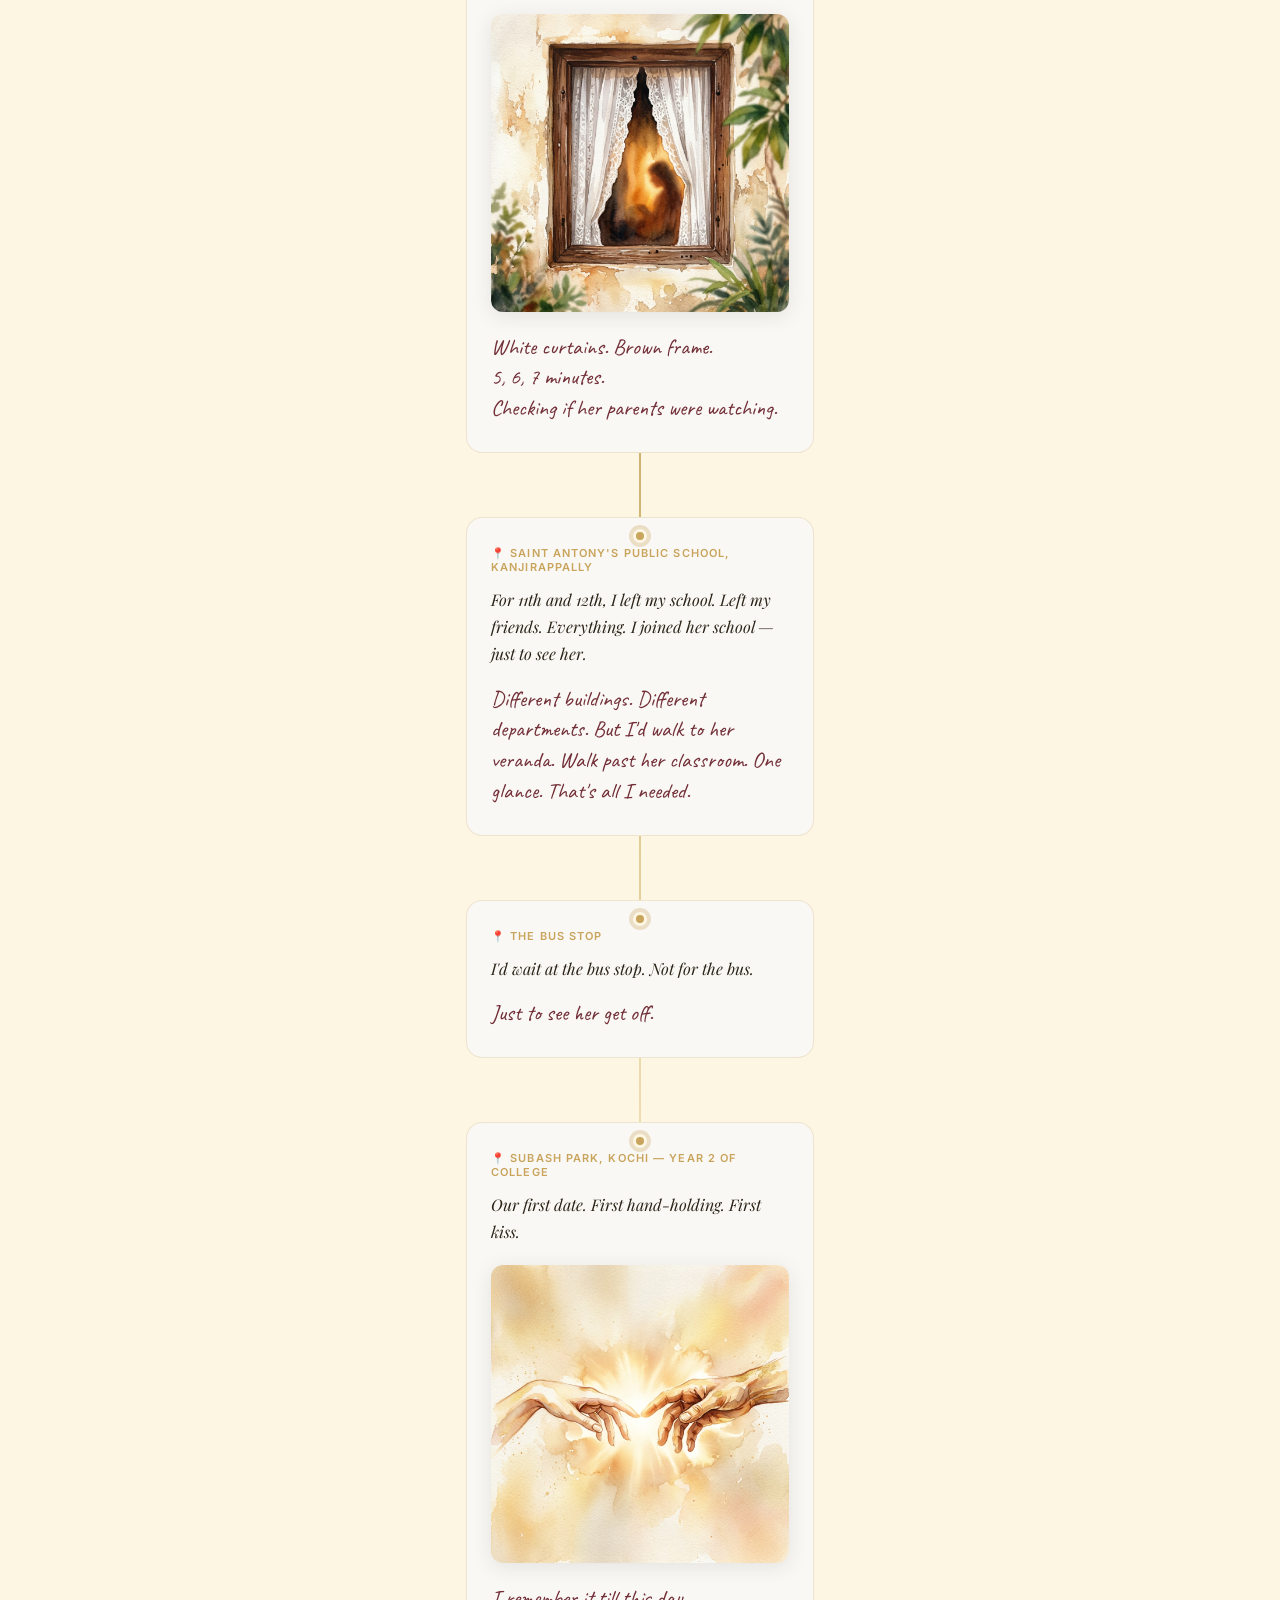
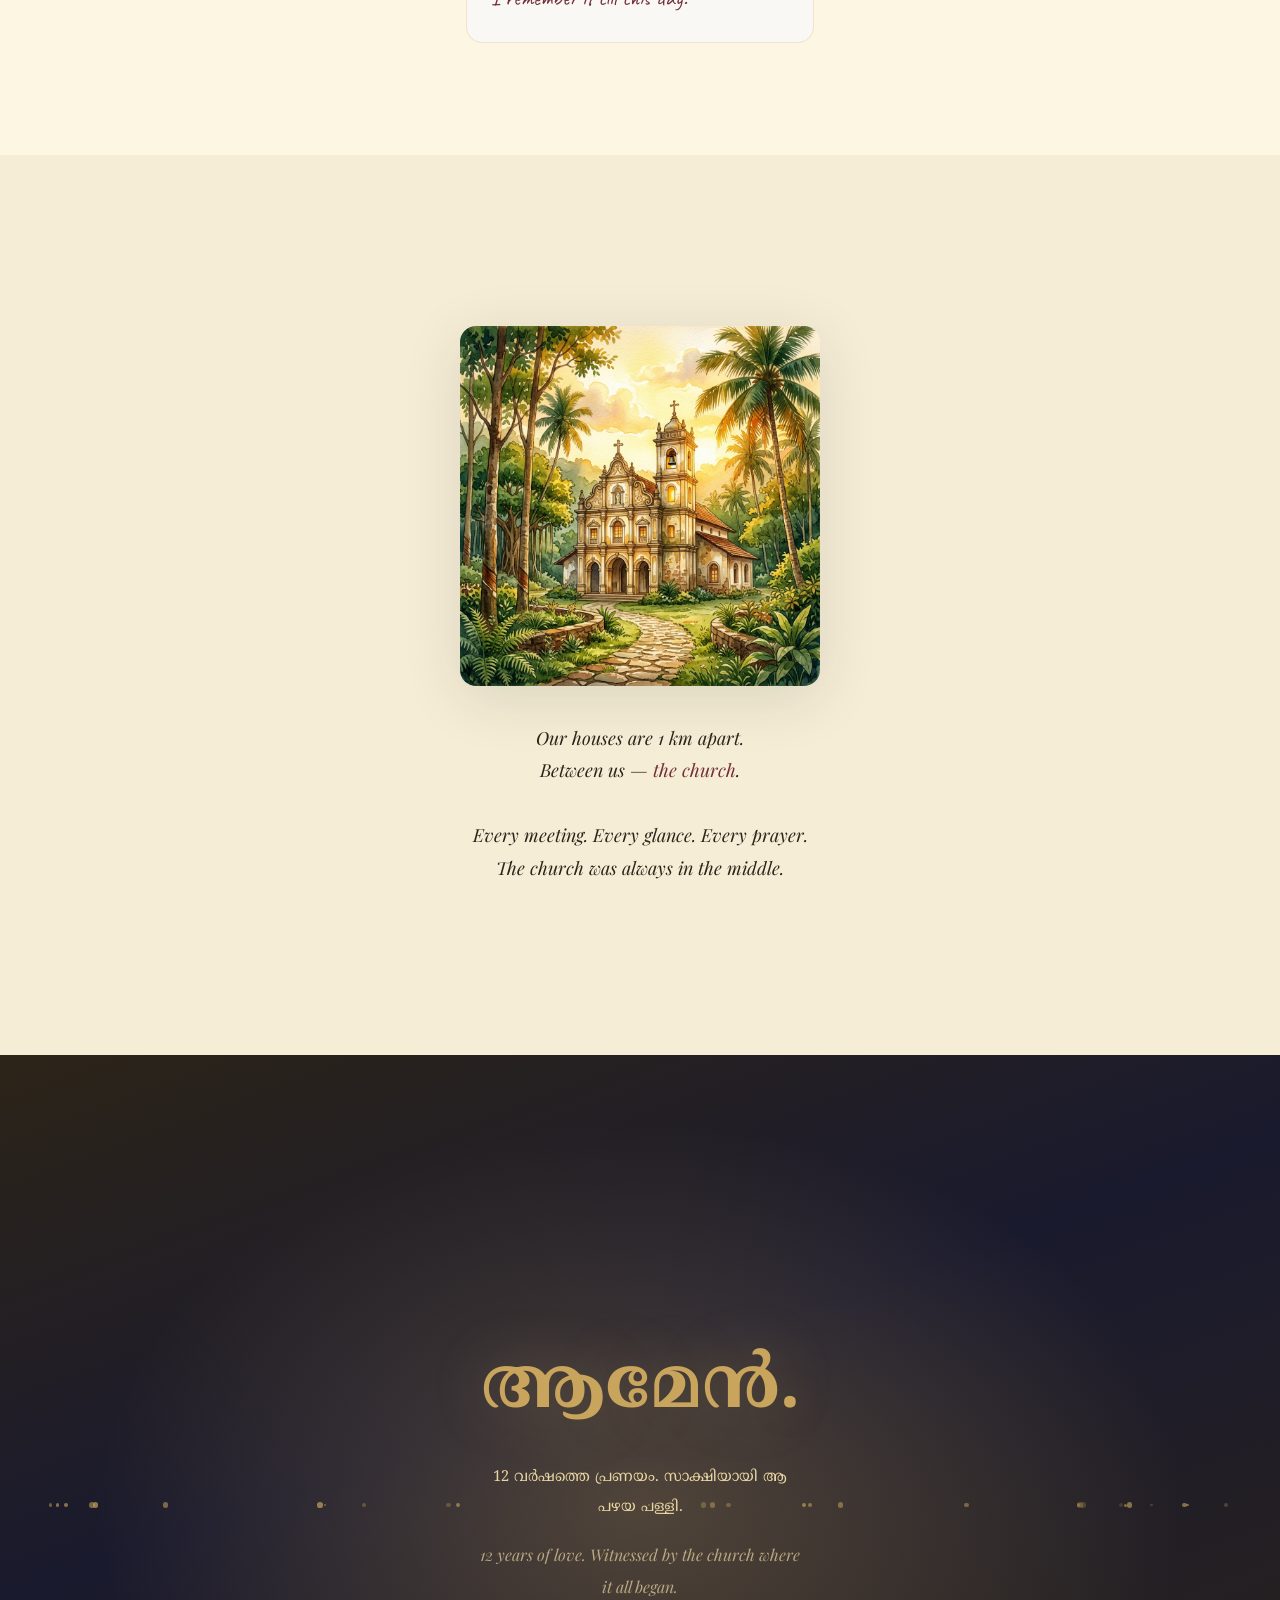
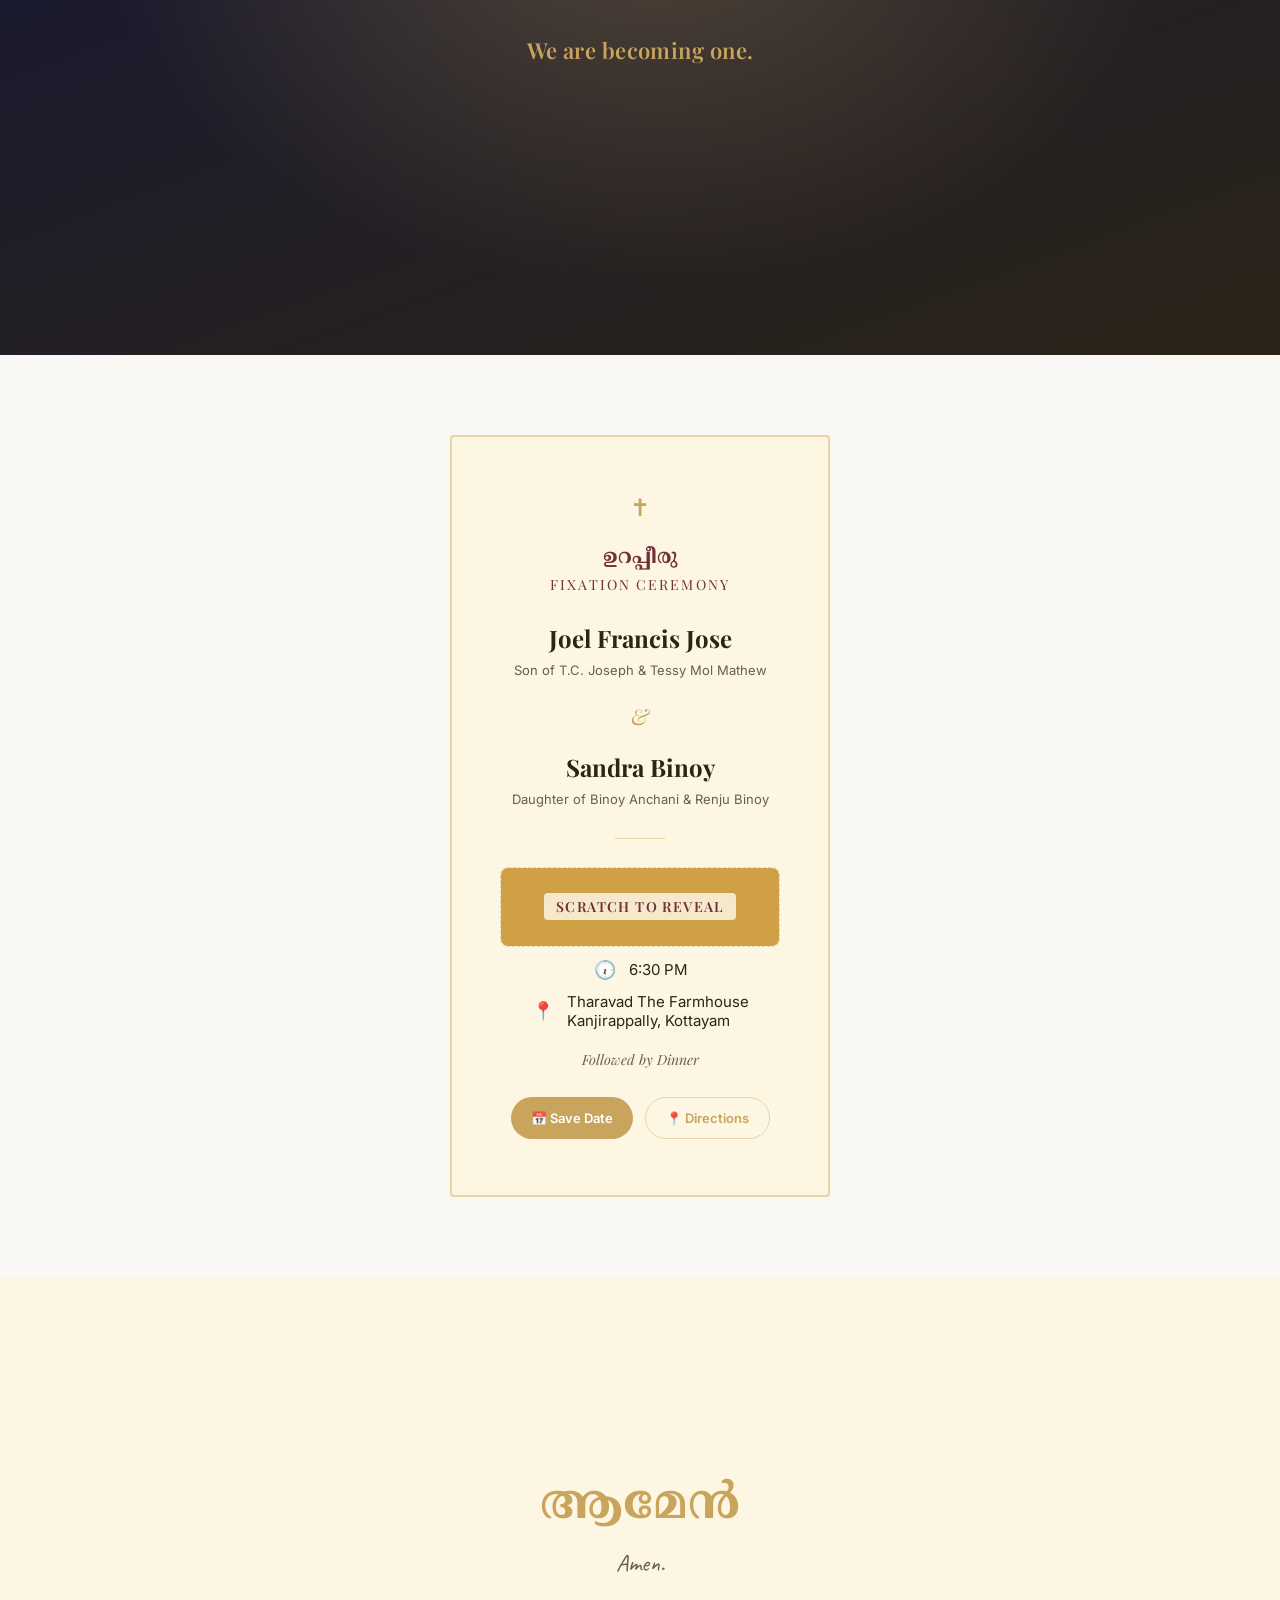
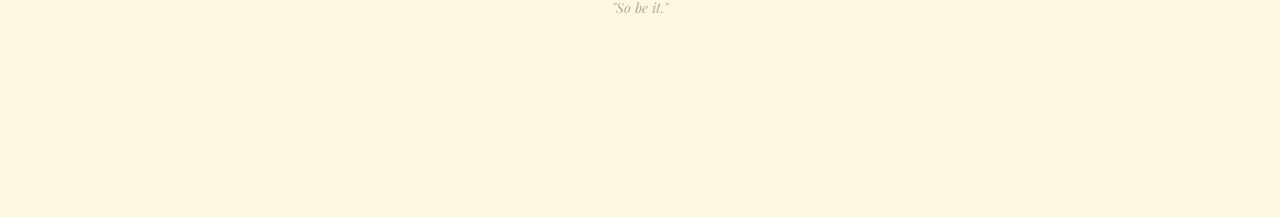
==== commit 4a8fbe86: "Optimize CSS, Add Scratch-to-reveal Date, Update Google Calendar Link" ====
--- a/index.html
+++ b/index.html
@@ -236,10 +236,19 @@
 
       <div class="invite-divider"></div>
 
-      <div class="invite-detail-row">
-        <span class="icon">📅</span>
-        <span><strong>Saturday, 23rd May 2026</strong></span>
-      </div>
+      <!-- Scratch & Reveal Container -->
+      <div class="invite-scratch-container" id="scratchContainer">
+        <canvas id="scratchCanvas"></canvas>
+        <div class="scratch-cover-text" id="scratchCoverText">Scratch to Reveal</div>
+        <div class="scratch-revealed-content" id="scratchRevealed">
+          <div class="invite-detail-row" style="margin: 0; margin-bottom: 6px;">
+            <span class="icon">📅</span>
+            <span><strong>Saturday, 23rd May 2026</strong></span>
+          </div>
+          <div class="countdown-text" id="countdownText"></div>
+        </div>
+      </div>
+
       <div class="invite-detail-row">
         <span class="icon">🕡</span>
         <span>6:30 PM</span>
@@ -252,9 +261,10 @@
       <div class="invite-lunch font-display">Followed by Dinner</div>
 
       <div class="invite-buttons">
-        <button class="invite-btn invite-btn--gold" id="btnCalendar">
+        <!-- Direct Google Calendar Link -->
+        <a class="invite-btn invite-btn--gold" href="https://calendar.google.com/calendar/render?action=TEMPLATE&text=Joel+%26+Sandra+%E2%80%94+Urapeeru+(Fixation)&dates=20260523T130000Z/20260523T170000Z&details=Fixation+ceremony+of+Joel+Francis+Jose+%26+Sandra+Binoy.&location=Tharavad+The+Farmhouse,+Kanjirappally,+Kottayam" target="_blank" rel="noopener">
           📅 Save Date
-        </button>
+        </a>
         <a class="invite-btn invite-btn--outline" href="https://maps.app.goo.gl/P8yKFHrUXcaE3HseA" target="_blank" rel="noopener">
           📍 Directions
         </a>
--- a/styles.css
+++ b/styles.css
@@ -36,16 +36,7 @@
   -webkit-font-smoothing: antialiased;
 }
 
-/* ═══ Grain Overlay ═══ */
-body::after {
-  content: '';
-  position: fixed;
-  inset: 0;
-  pointer-events: none;
-  z-index: 9999;
-  opacity: 0.03;
-  background-image: url("data:image/svg+xml,%3Csvg viewBox='0 0 256 256' xmlns='http://www.w3.org/2000/svg'%3E%3Cfilter id='n'%3E%3CfeTurbulence type='fractalNoise' baseFrequency='0.9' numOctaves='4' stitchTiles='stitch'/%3E%3C/filter%3E%3Crect width='100%25' height='100%25' filter='url(%23n)'/%3E%3C/svg%3E");
-}
+/* ═══ Grain Overlay Removed for Mobile Scroll Performance ═══ */
 
 /* ═══ Typography ═══ */
 .font-display { font-family: 'Playfair Display', serif; }
@@ -64,6 +55,7 @@
   opacity: 0;
   transform: translateY(30px);
   transition: opacity 0.8s var(--ease), transform 0.8s var(--ease);
+  will-change: transform, opacity;
 }
 .scene.visible {
   opacity: 1;
@@ -304,6 +296,7 @@
   opacity: 0;
   transform: translateY(40px);
   transition: all 0.7s var(--ease);
+  will-change: transform, opacity;
 }
 .milestone.visible {
   opacity: 1;
@@ -702,3 +695,59 @@
   .timeline-years { font-size: 80px; }
   .aamen-text-ml { font-size: 72px; }
 }
+
+/* Scratch & Reveal Styles */
+.invite-scratch-container {
+  position: relative;
+  width: 100%;
+  max-width: 320px;
+  height: 80px;
+  margin: 12px auto;
+  border-radius: 8px;
+  overflow: hidden;
+  background: var(--church-white);
+  border: 1px dashed var(--gold-light);
+  display: flex;
+  align-items: center;
+  justify-content: center;
+}
+#scratchCanvas {
+  position: absolute;
+  top: 0;
+  left: 0;
+  width: 100%;
+  height: 100%;
+  z-index: 5;
+  cursor: pointer;
+  touch-action: none;
+  transition: opacity 0.5s;
+}
+.scratch-cover-text {
+  position: absolute;
+  z-index: 6;
+  pointer-events: none;
+  font-family: 'Playfair Display', serif;
+  font-size: 14px;
+  color: var(--wine);
+  text-transform: uppercase;
+  letter-spacing: 0.1em;
+  font-weight: 600;
+  background: rgba(253, 246, 227, 0.85);
+  padding: 4px 12px;
+  border-radius: 4px;
+  transition: opacity 0.3s;
+}
+.scratch-revealed-content {
+  position: relative;
+  z-index: 1;
+  text-align: center;
+  opacity: 0;
+  transition: opacity 0.5s;
+}
+.countdown-text {
+  font-family: 'Inter', sans-serif;
+  font-size: 12px;
+  color: var(--wine);
+  font-weight: 600;
+  letter-spacing: 0.05em;
+}
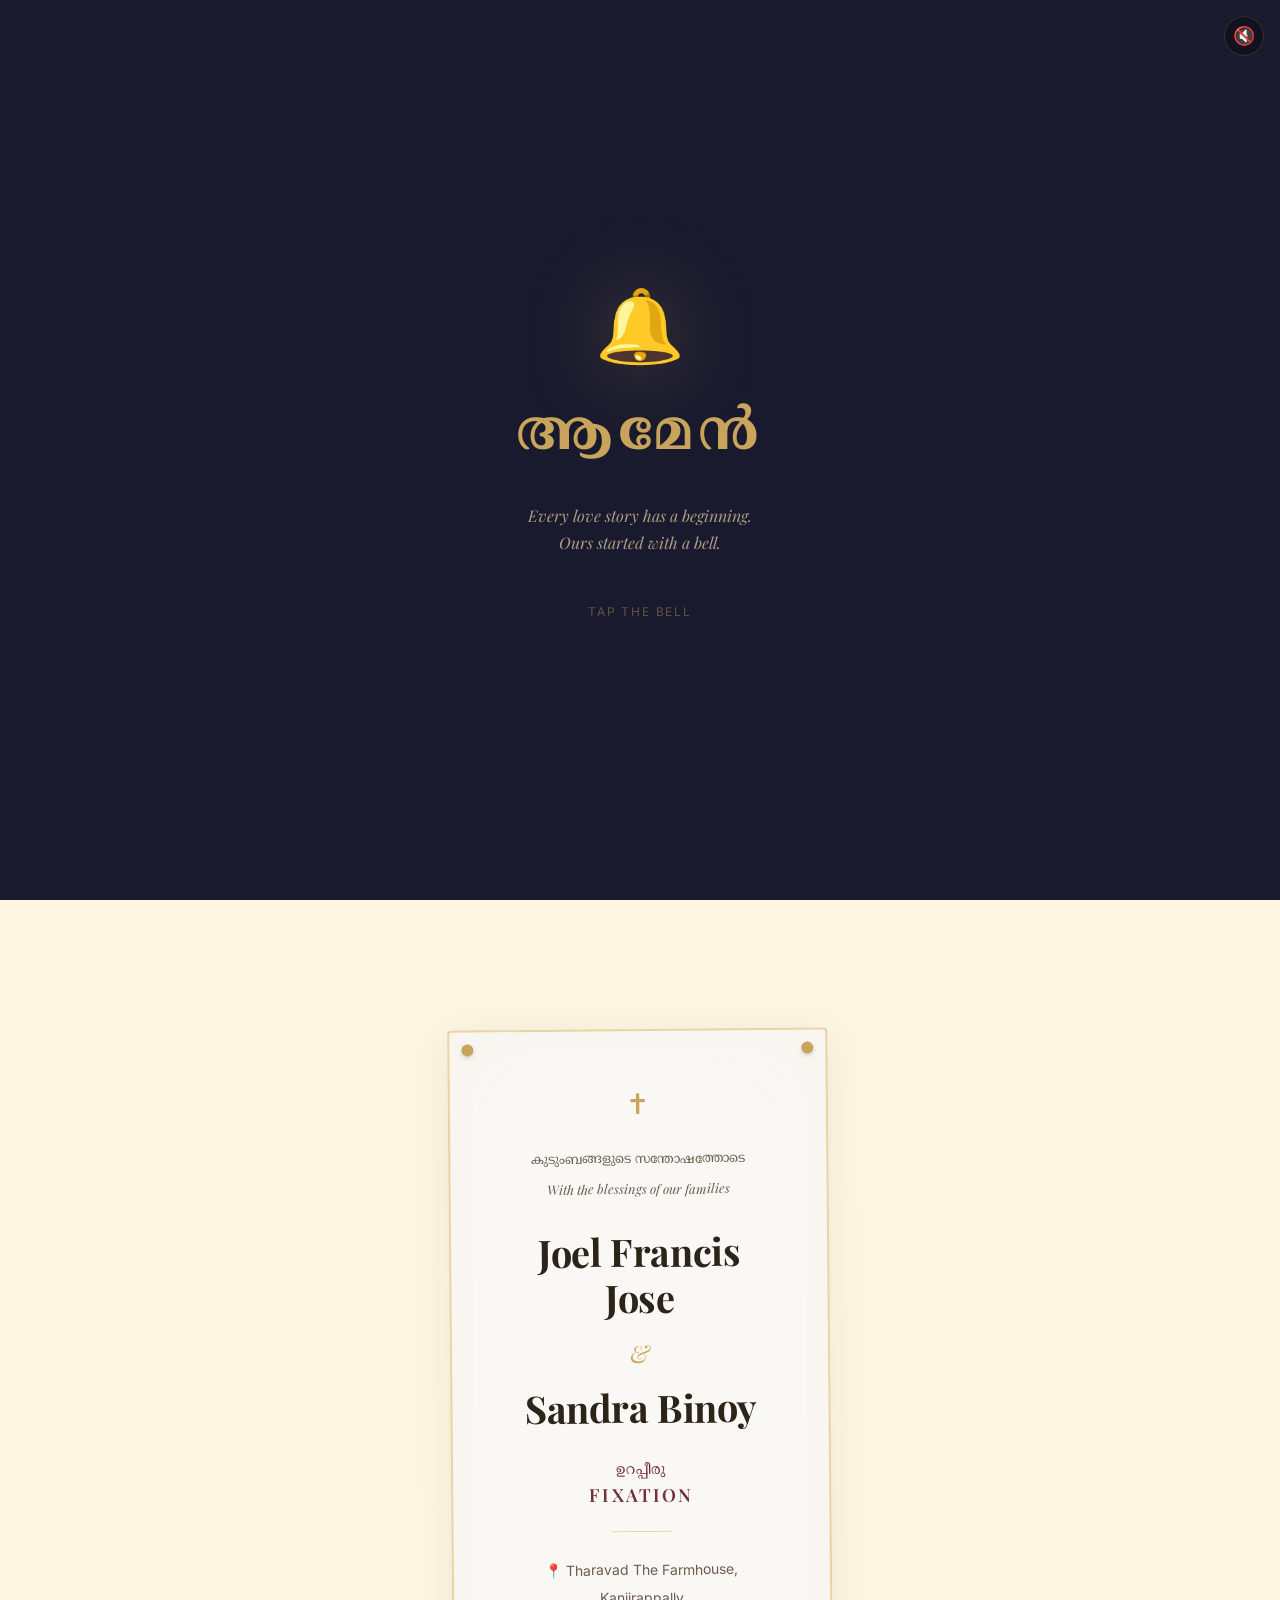
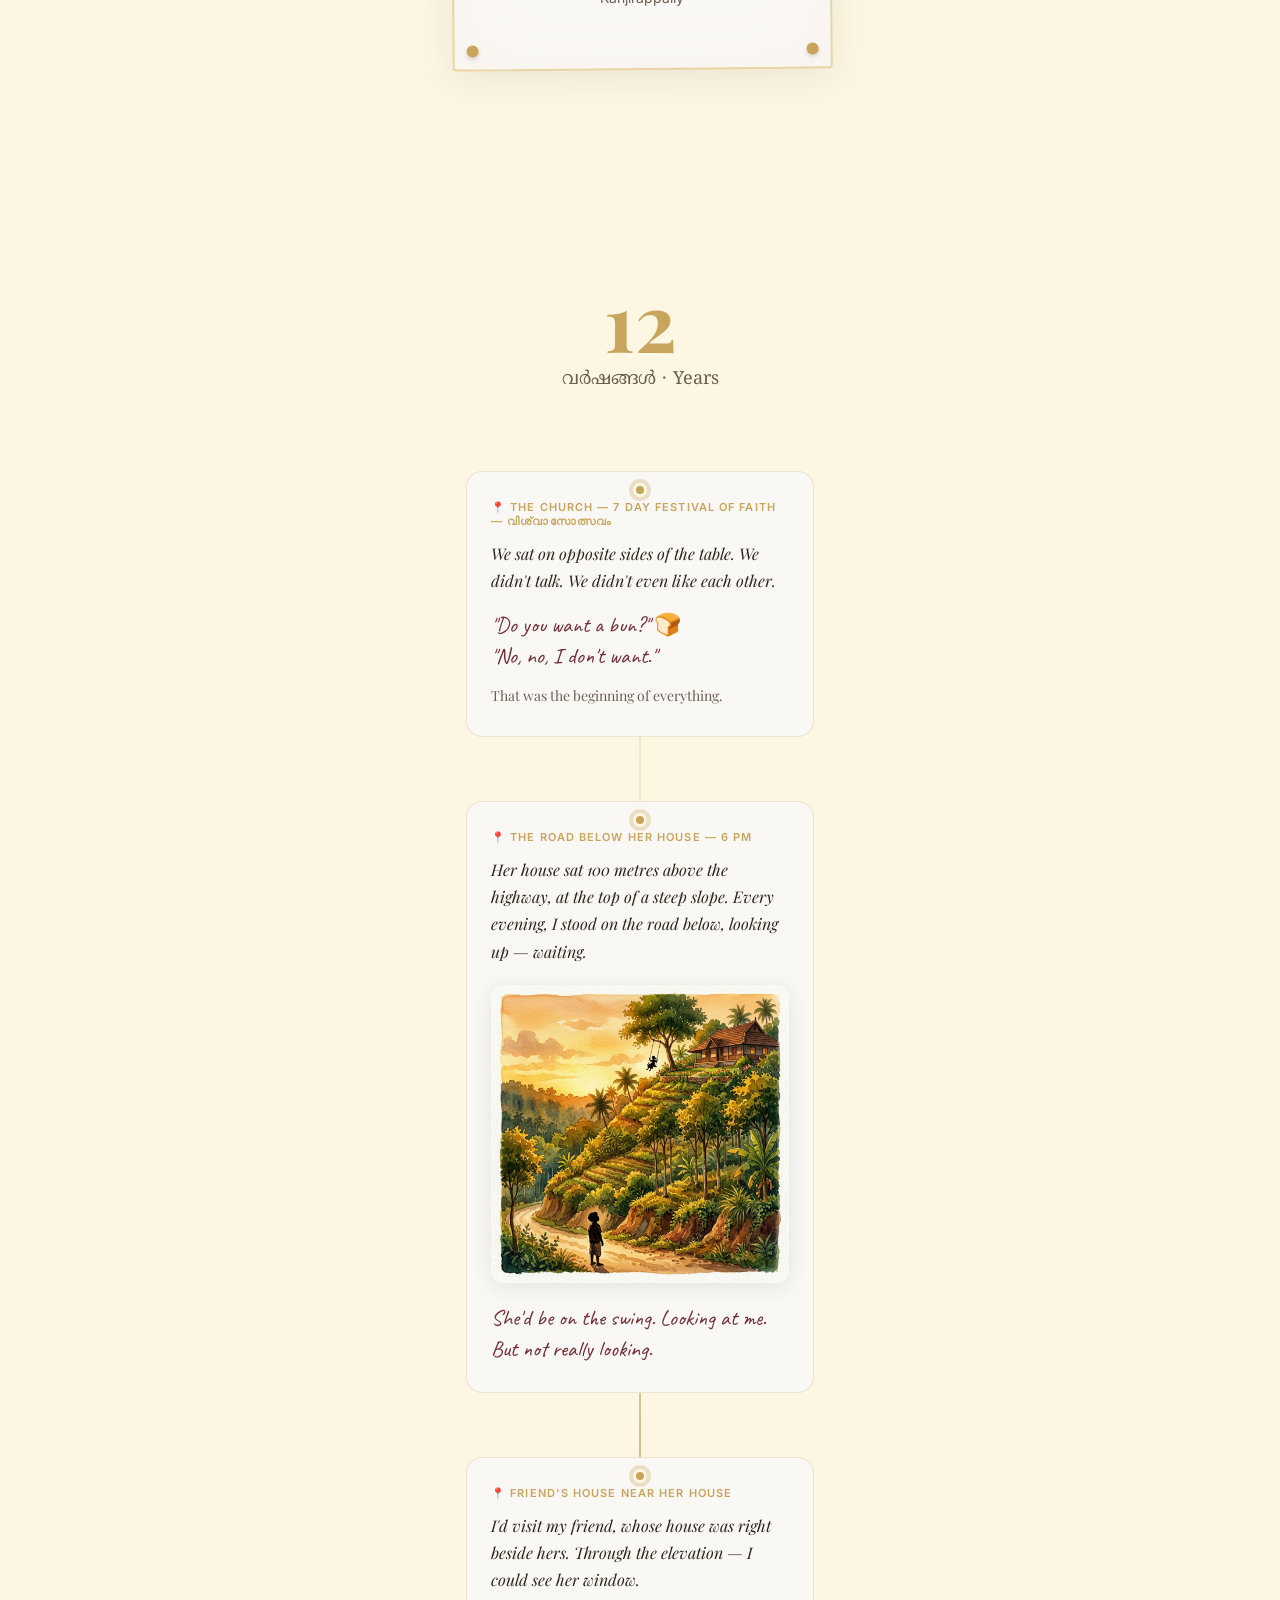
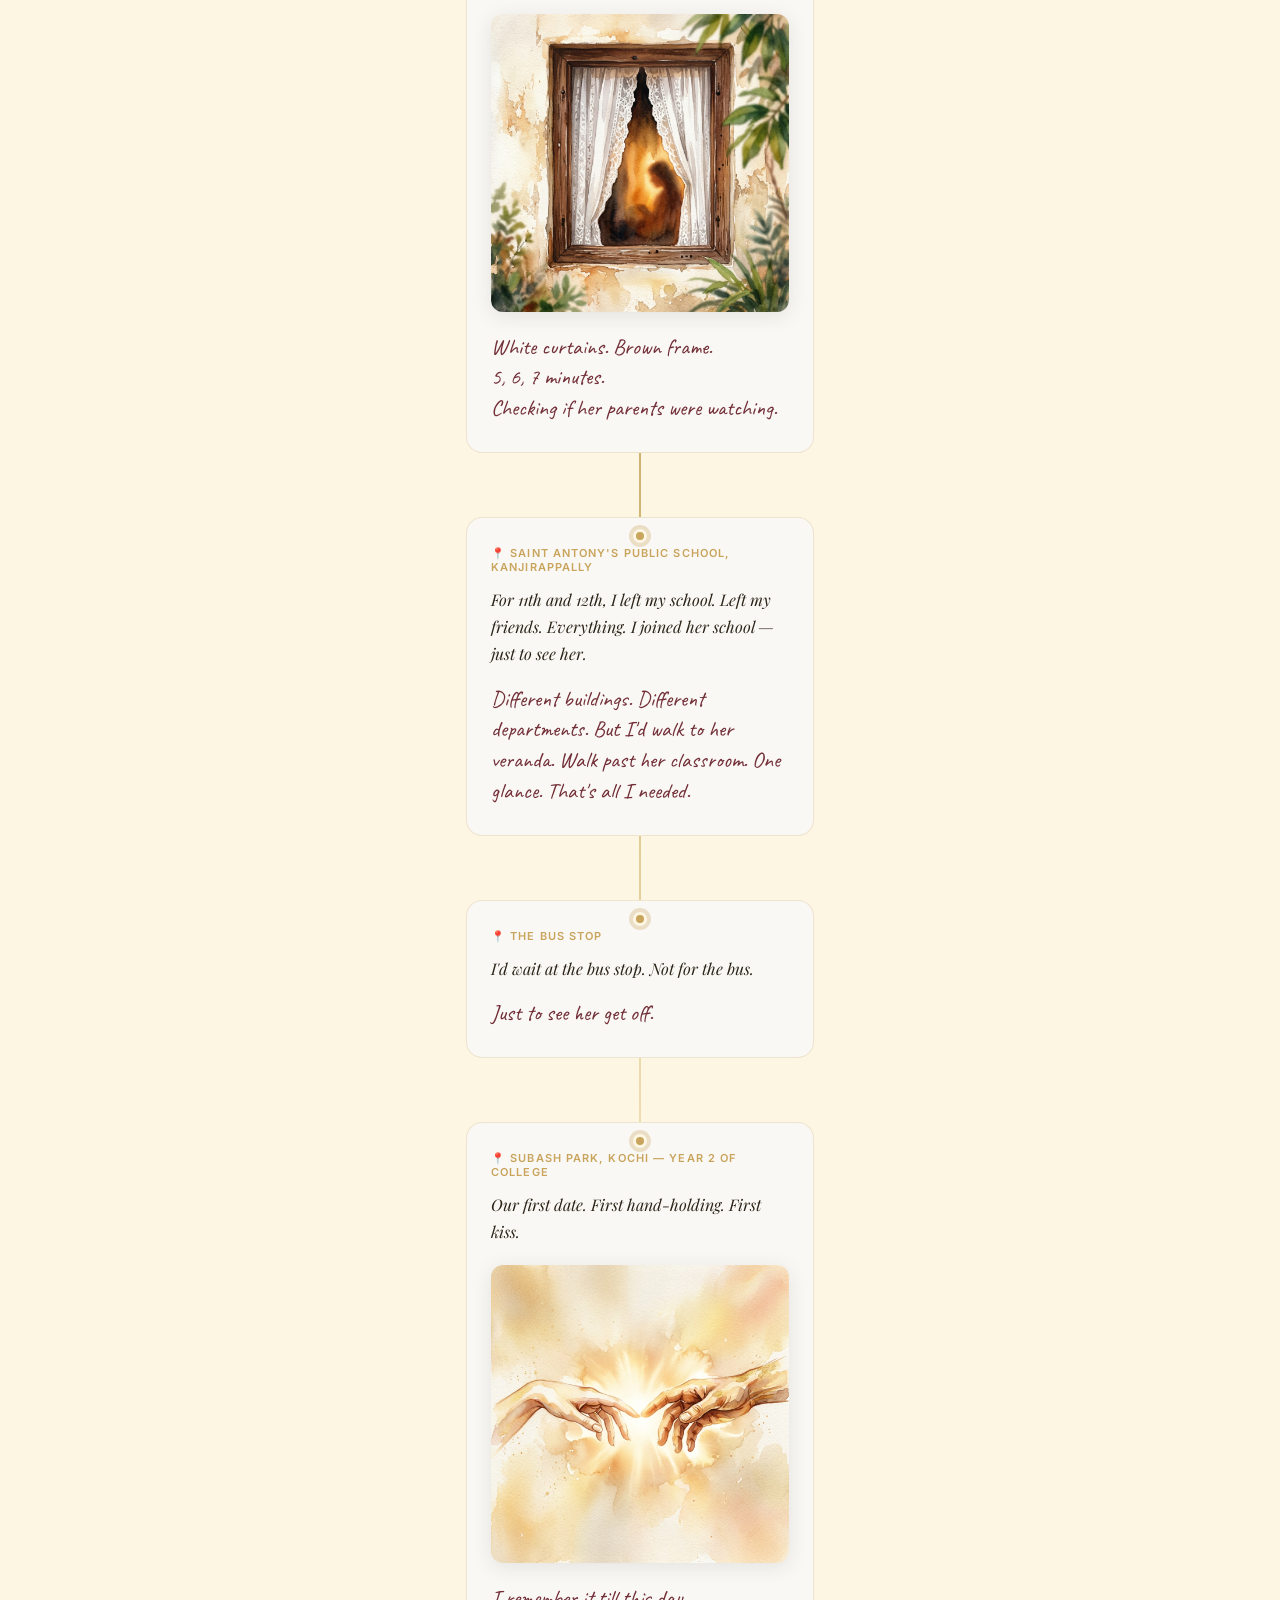
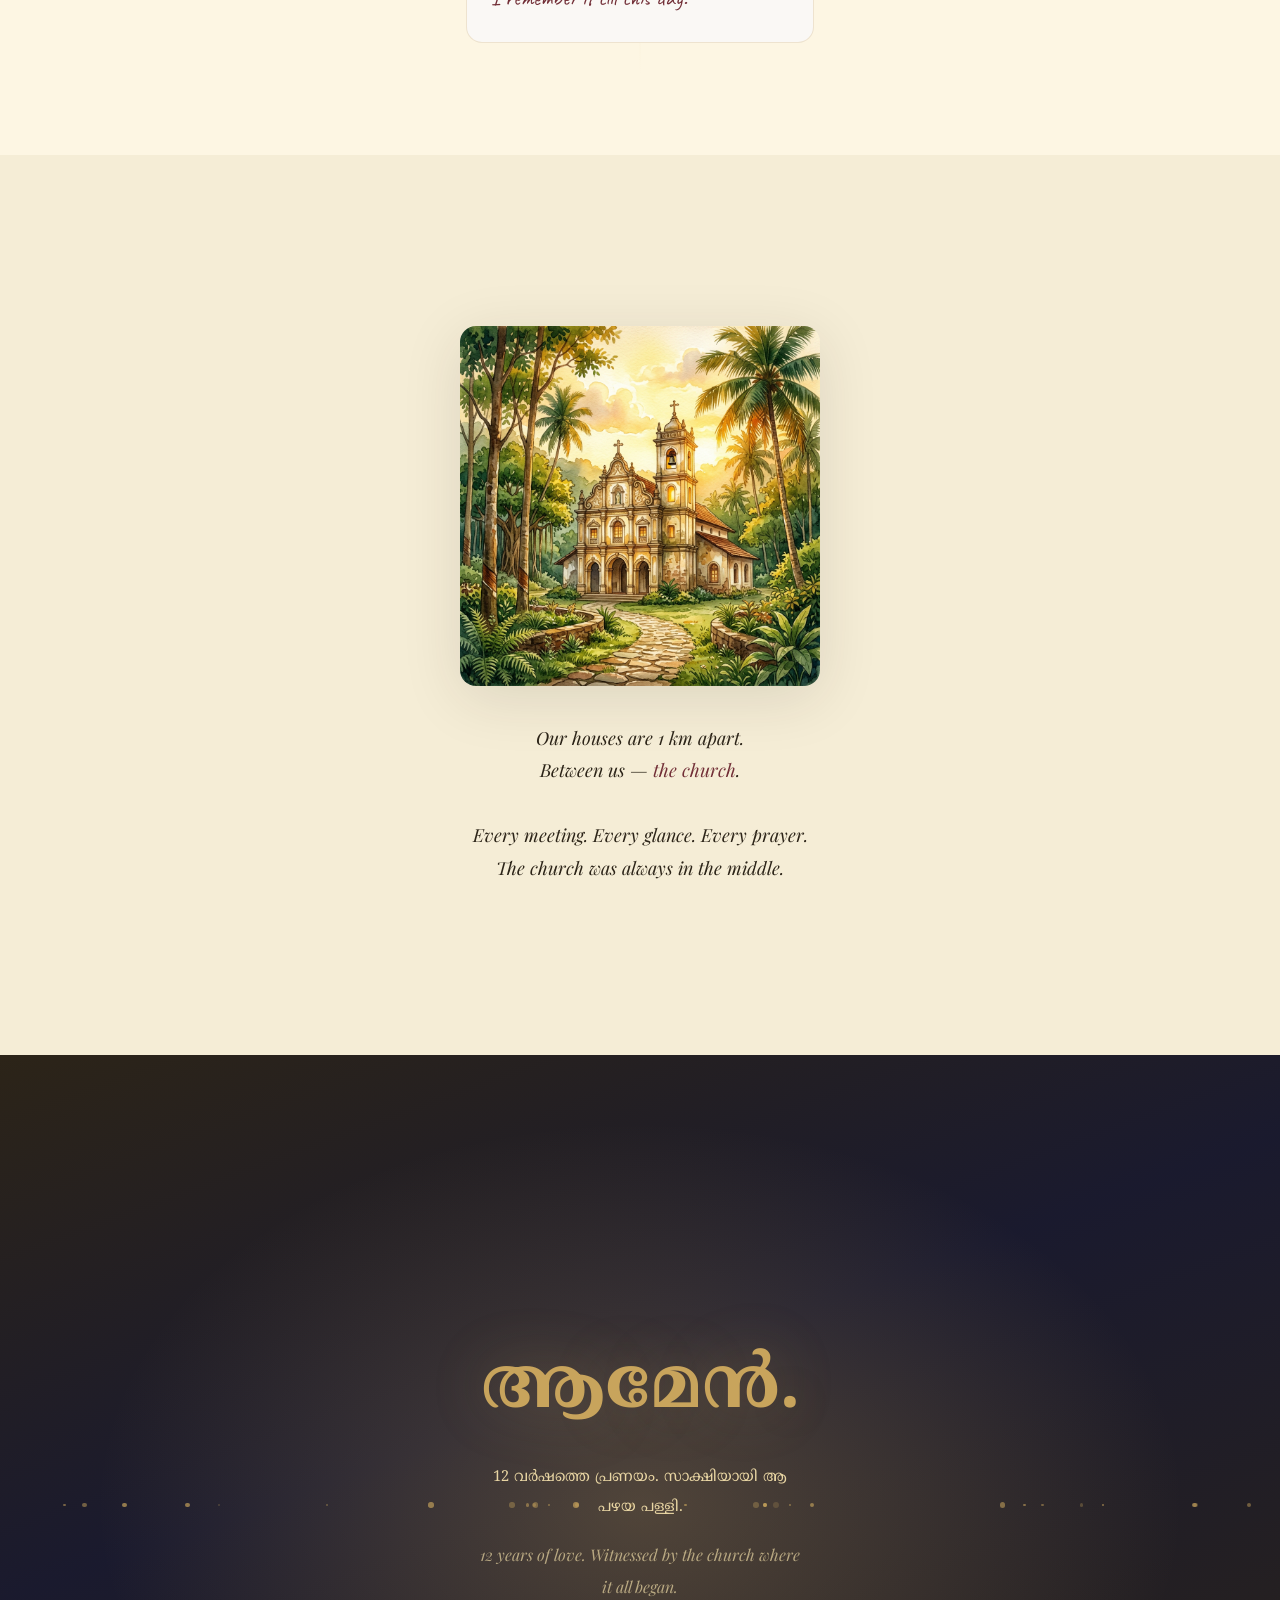
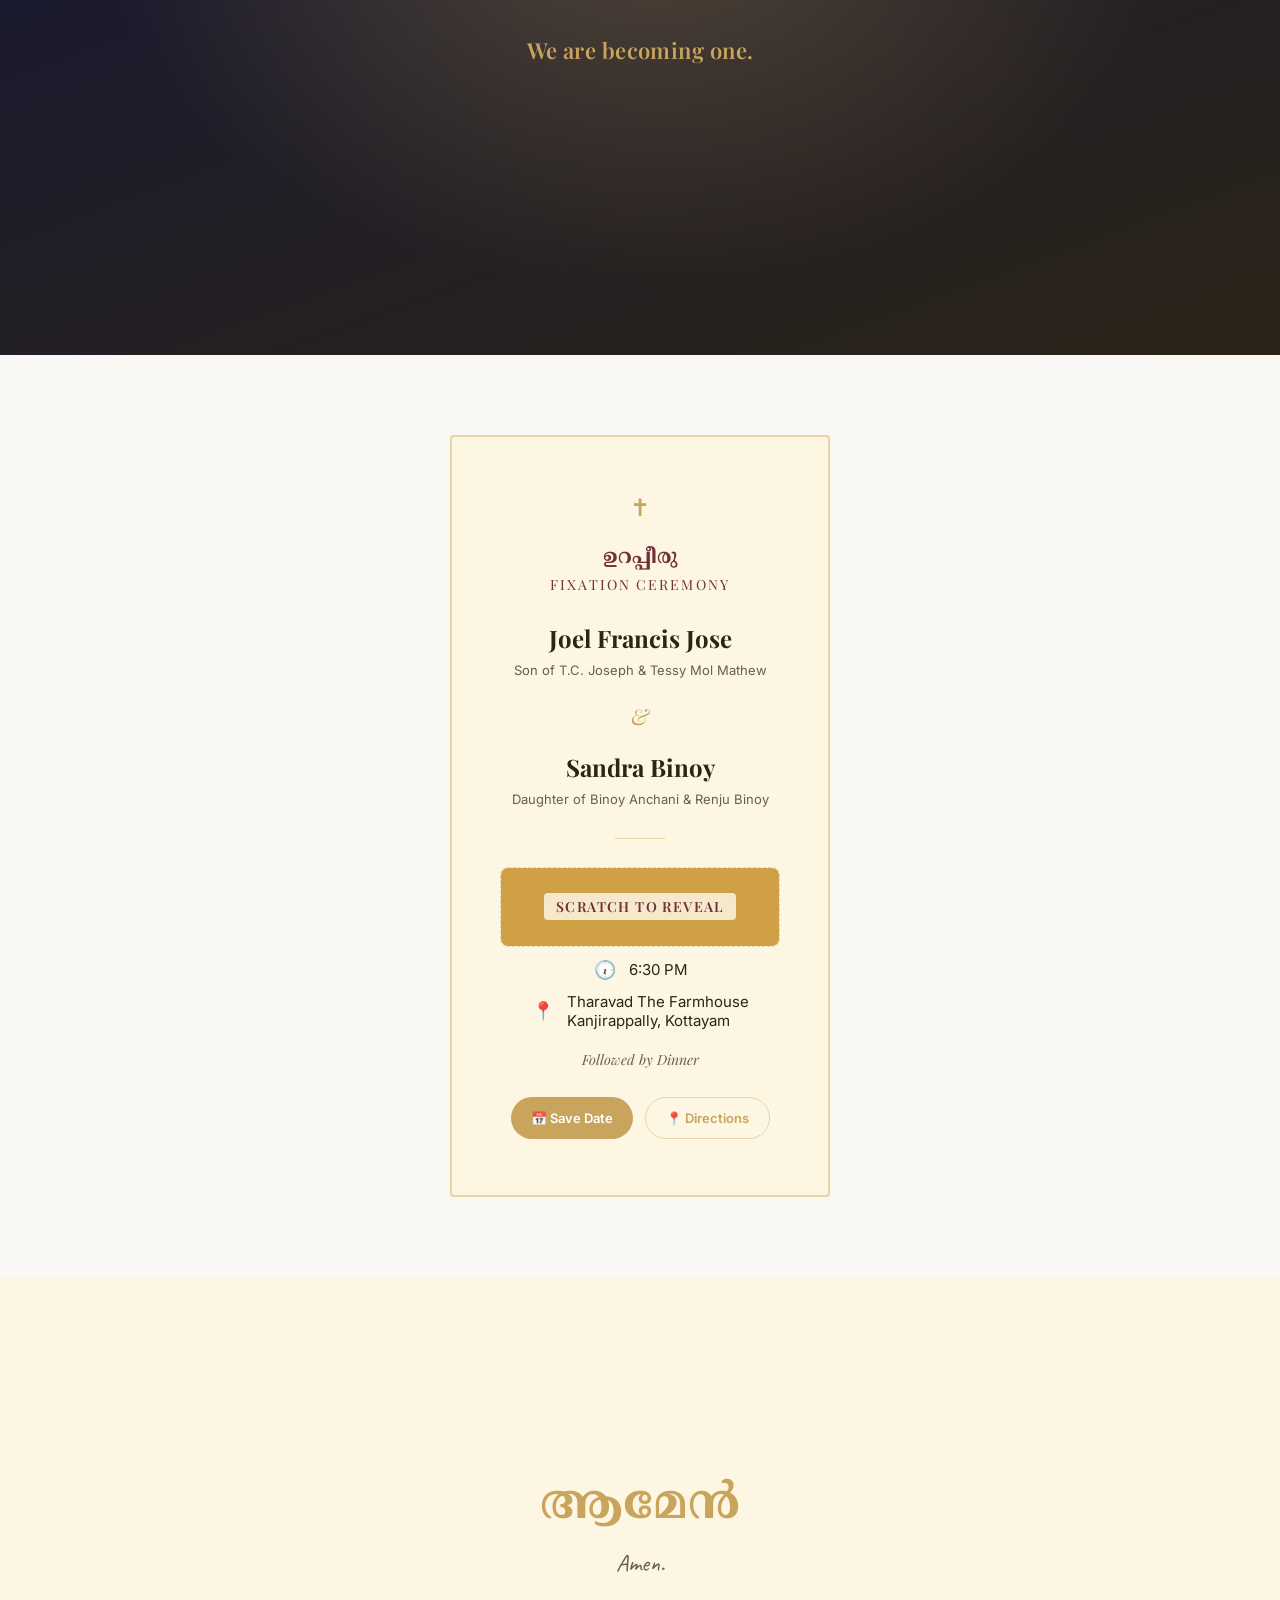
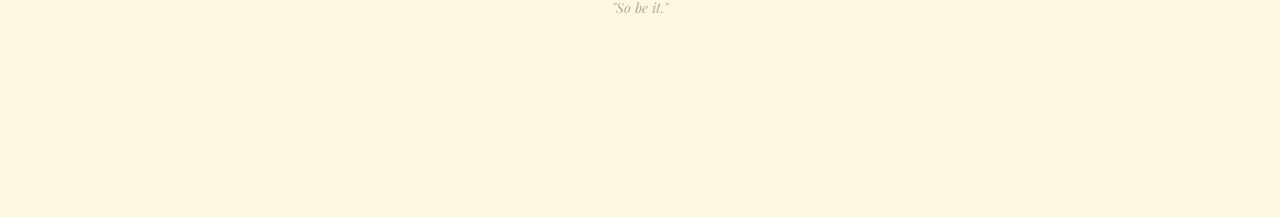
==== commit fcb1ffa8: "Remove date and time from initial card" ====
--- a/index.html
+++ b/index.html
@@ -59,8 +59,6 @@
 
       <div class="notice-details">
         <span>📍 Tharavad The Farmhouse, Kanjirappally</span>
-        <span>📅 Saturday, 23rd May 2026</span>
-        <span>🕡 6:30 PM onwards</span>
       </div>
     </div>
   </section>
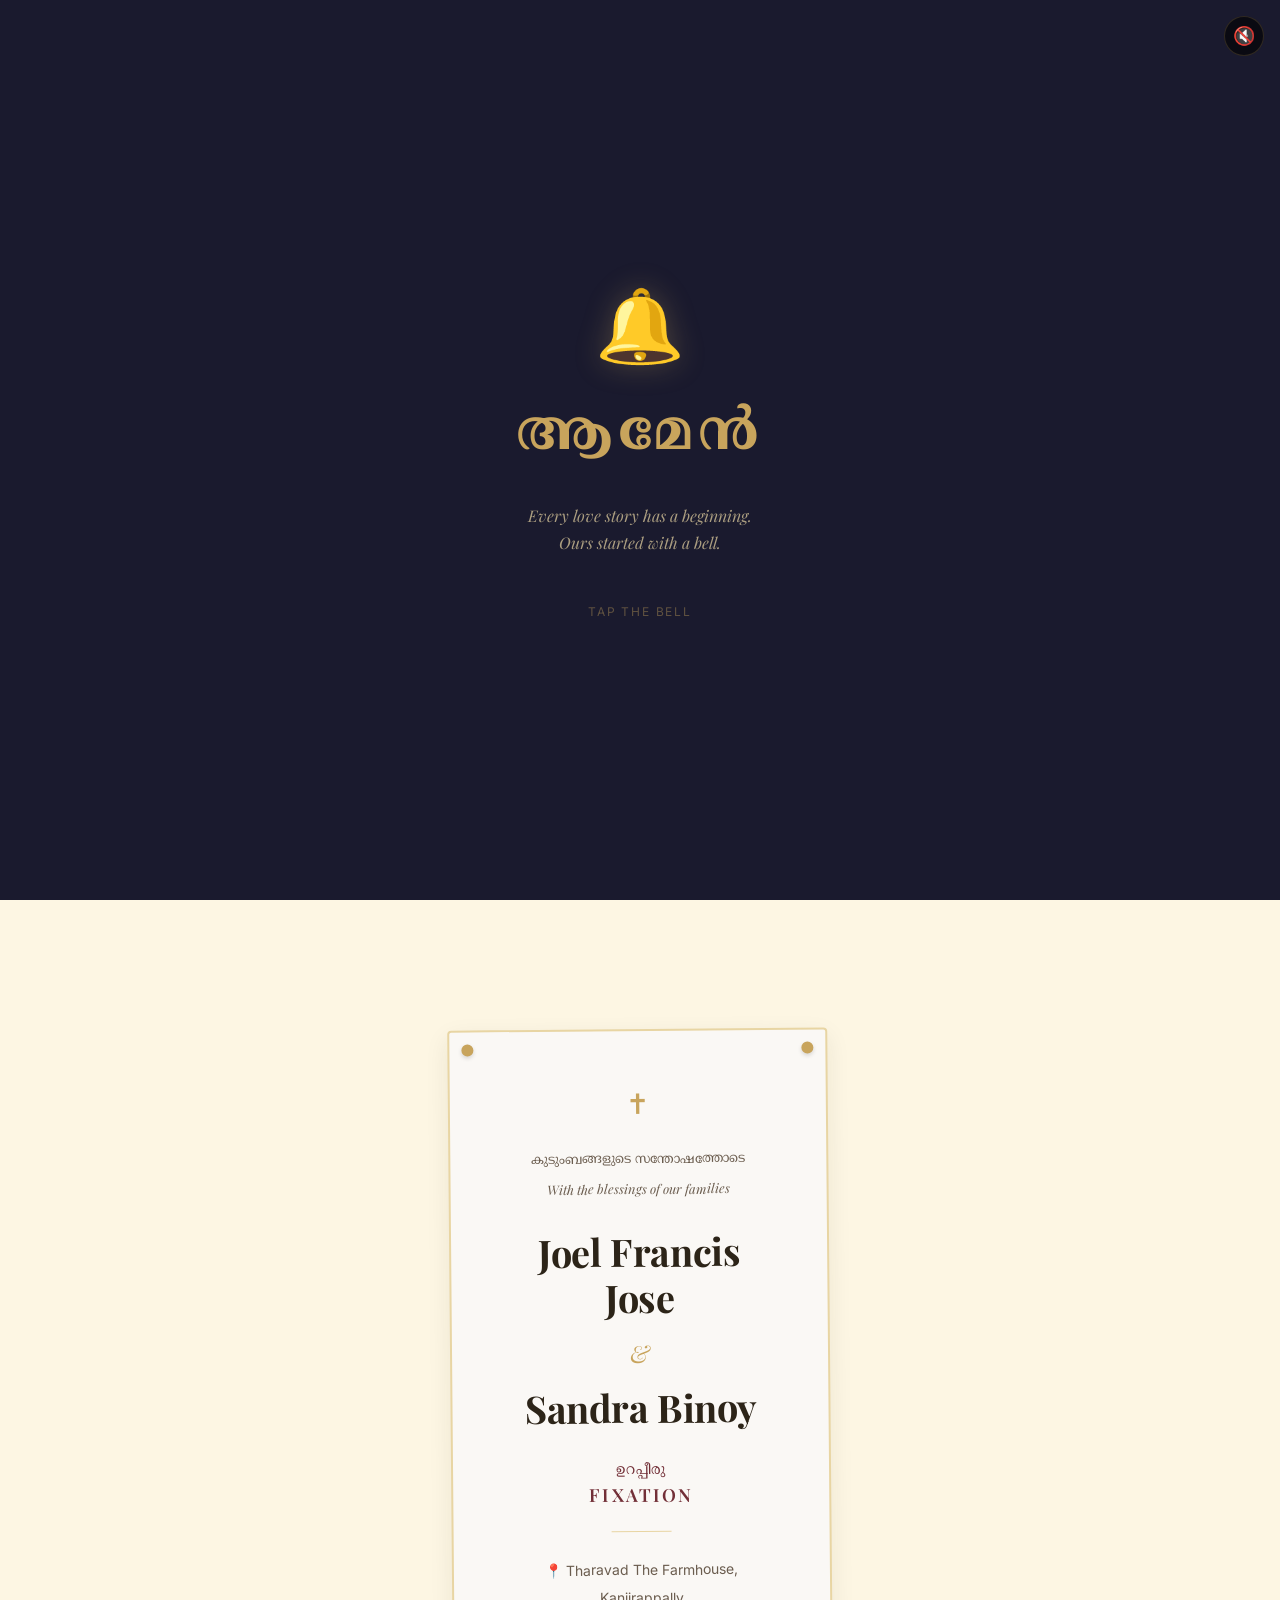
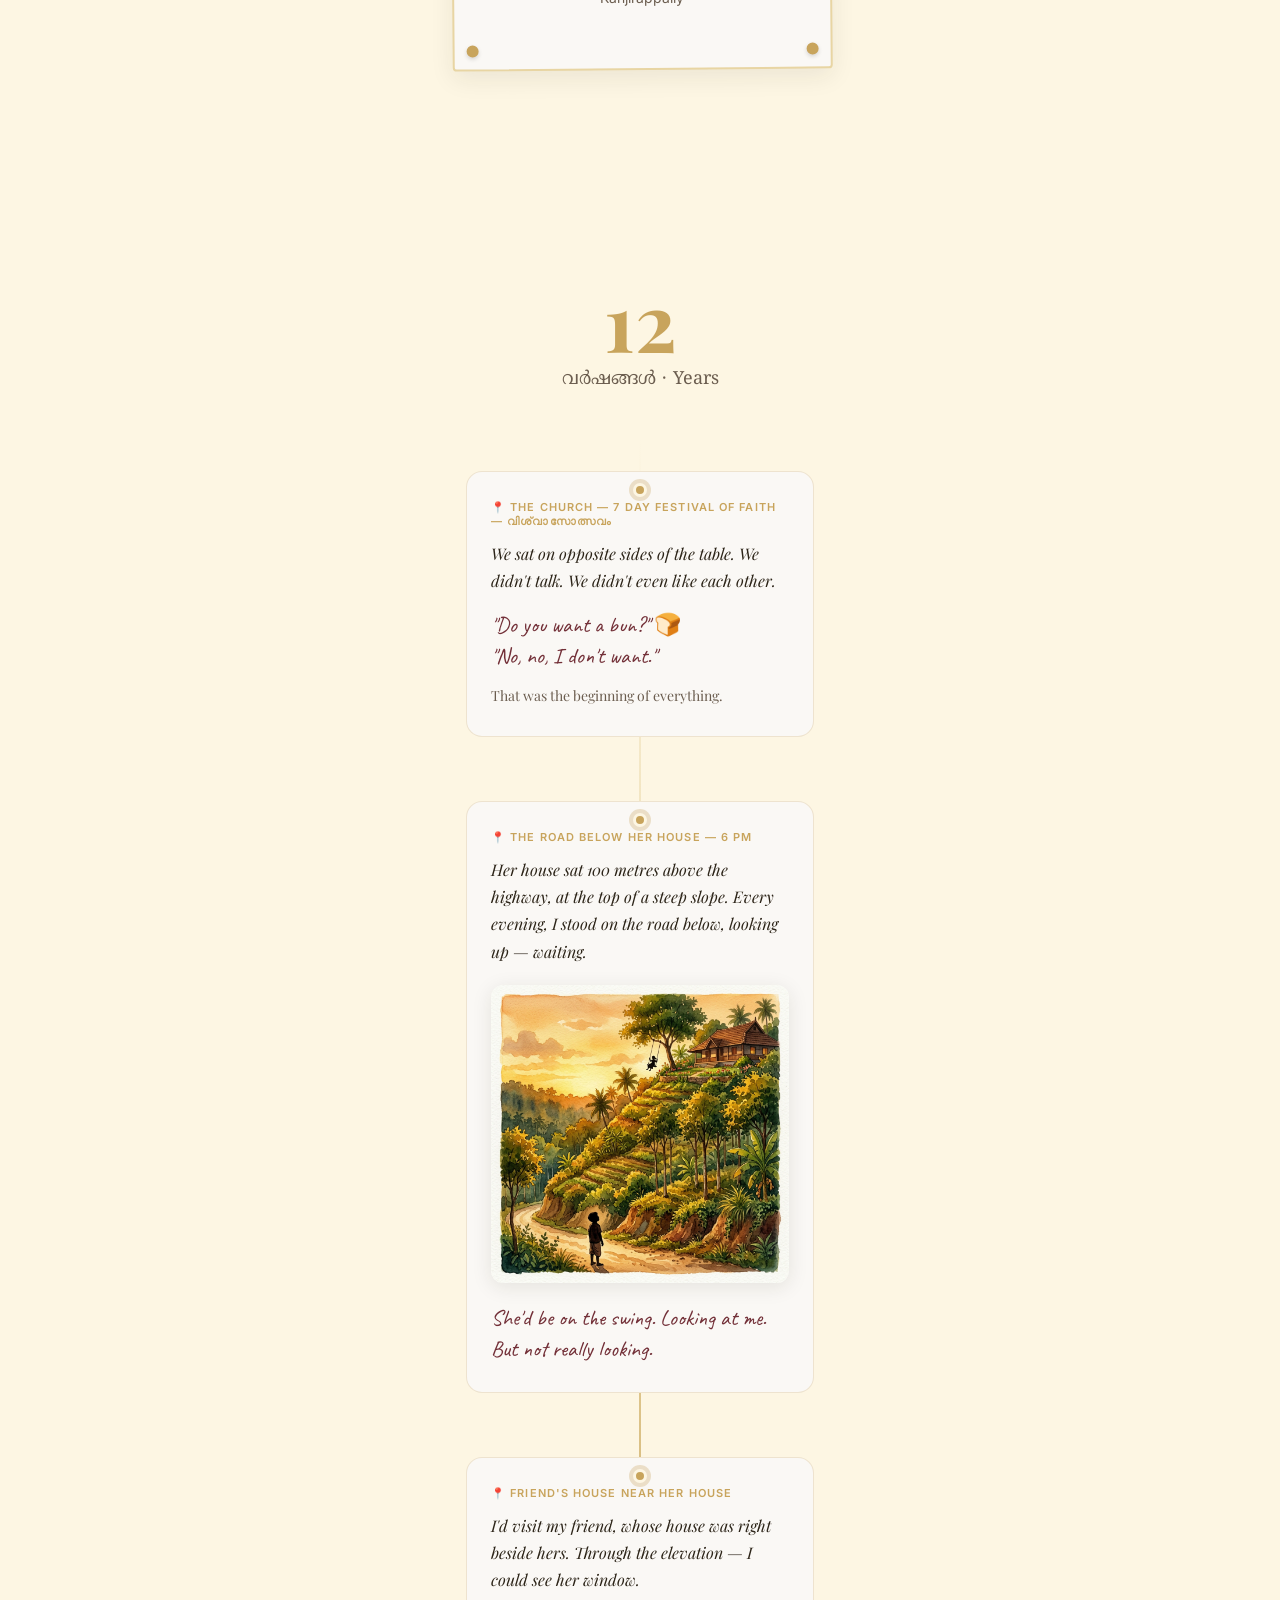
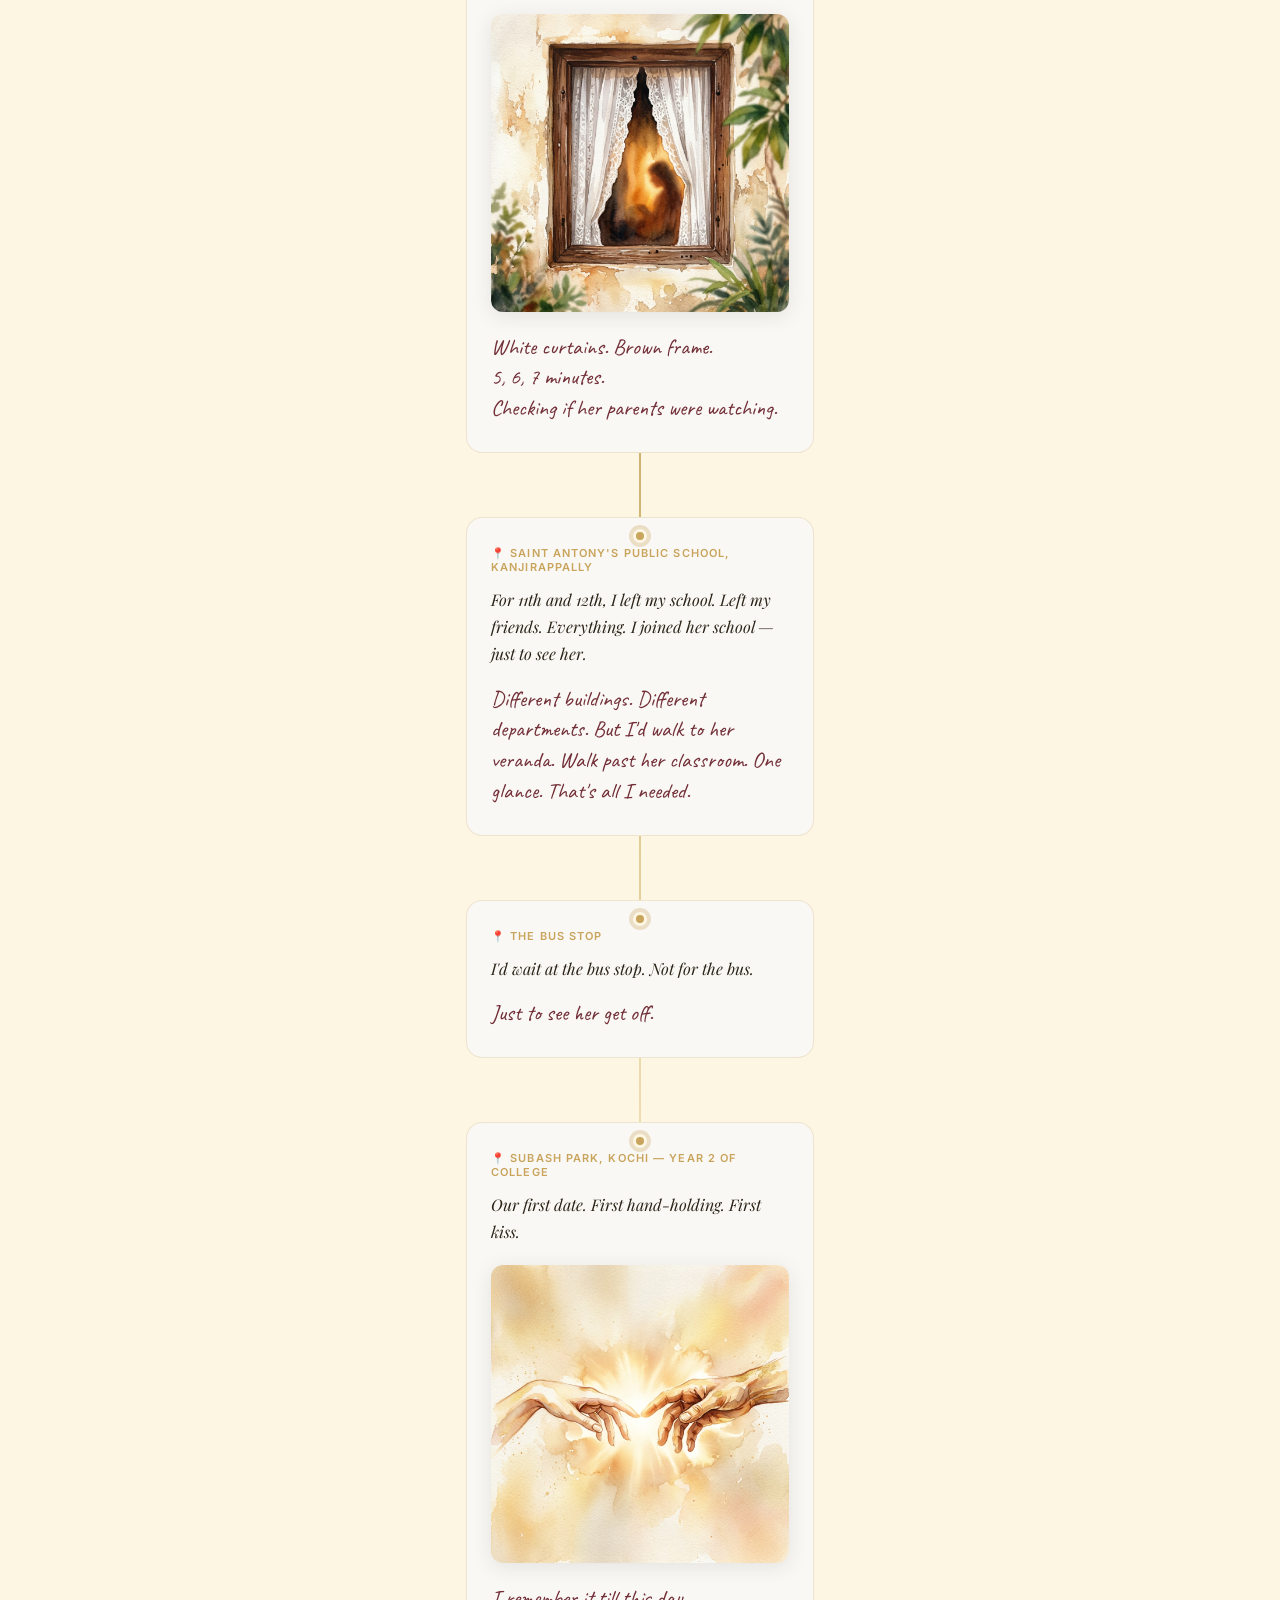
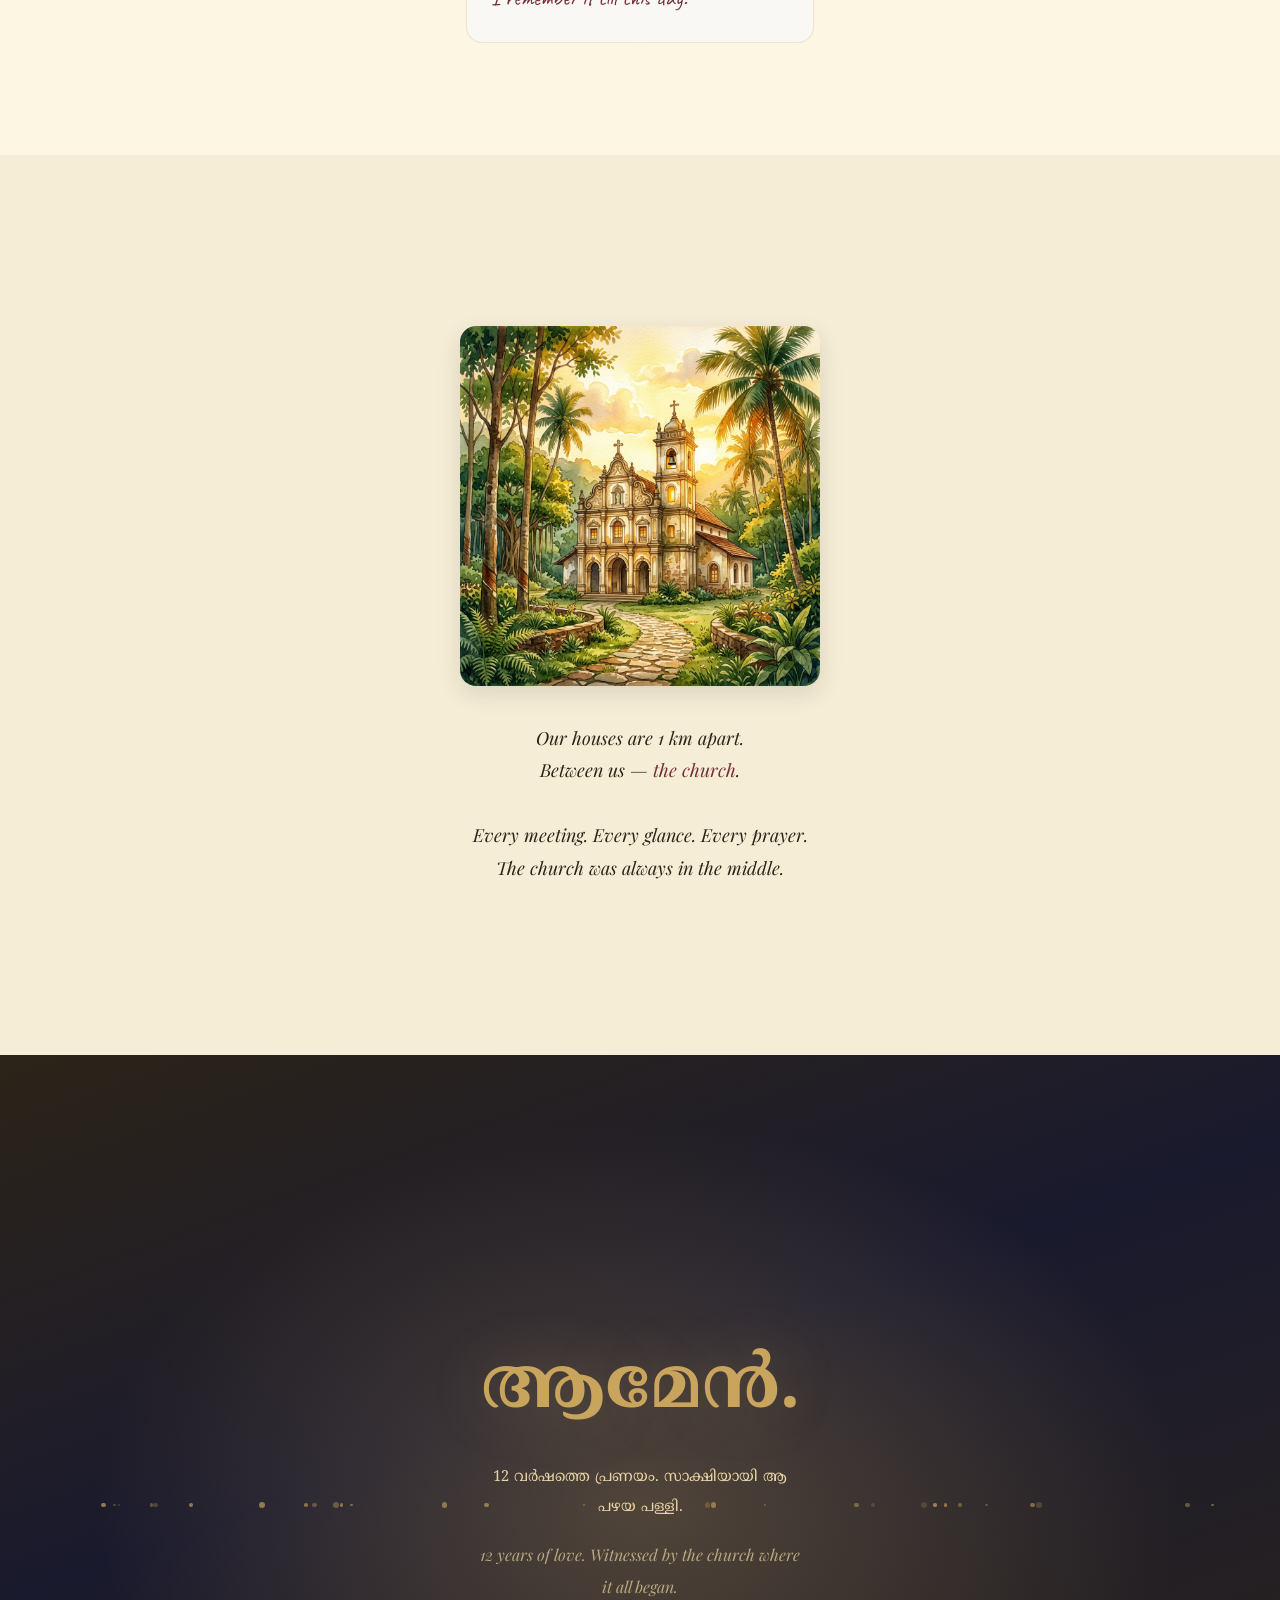
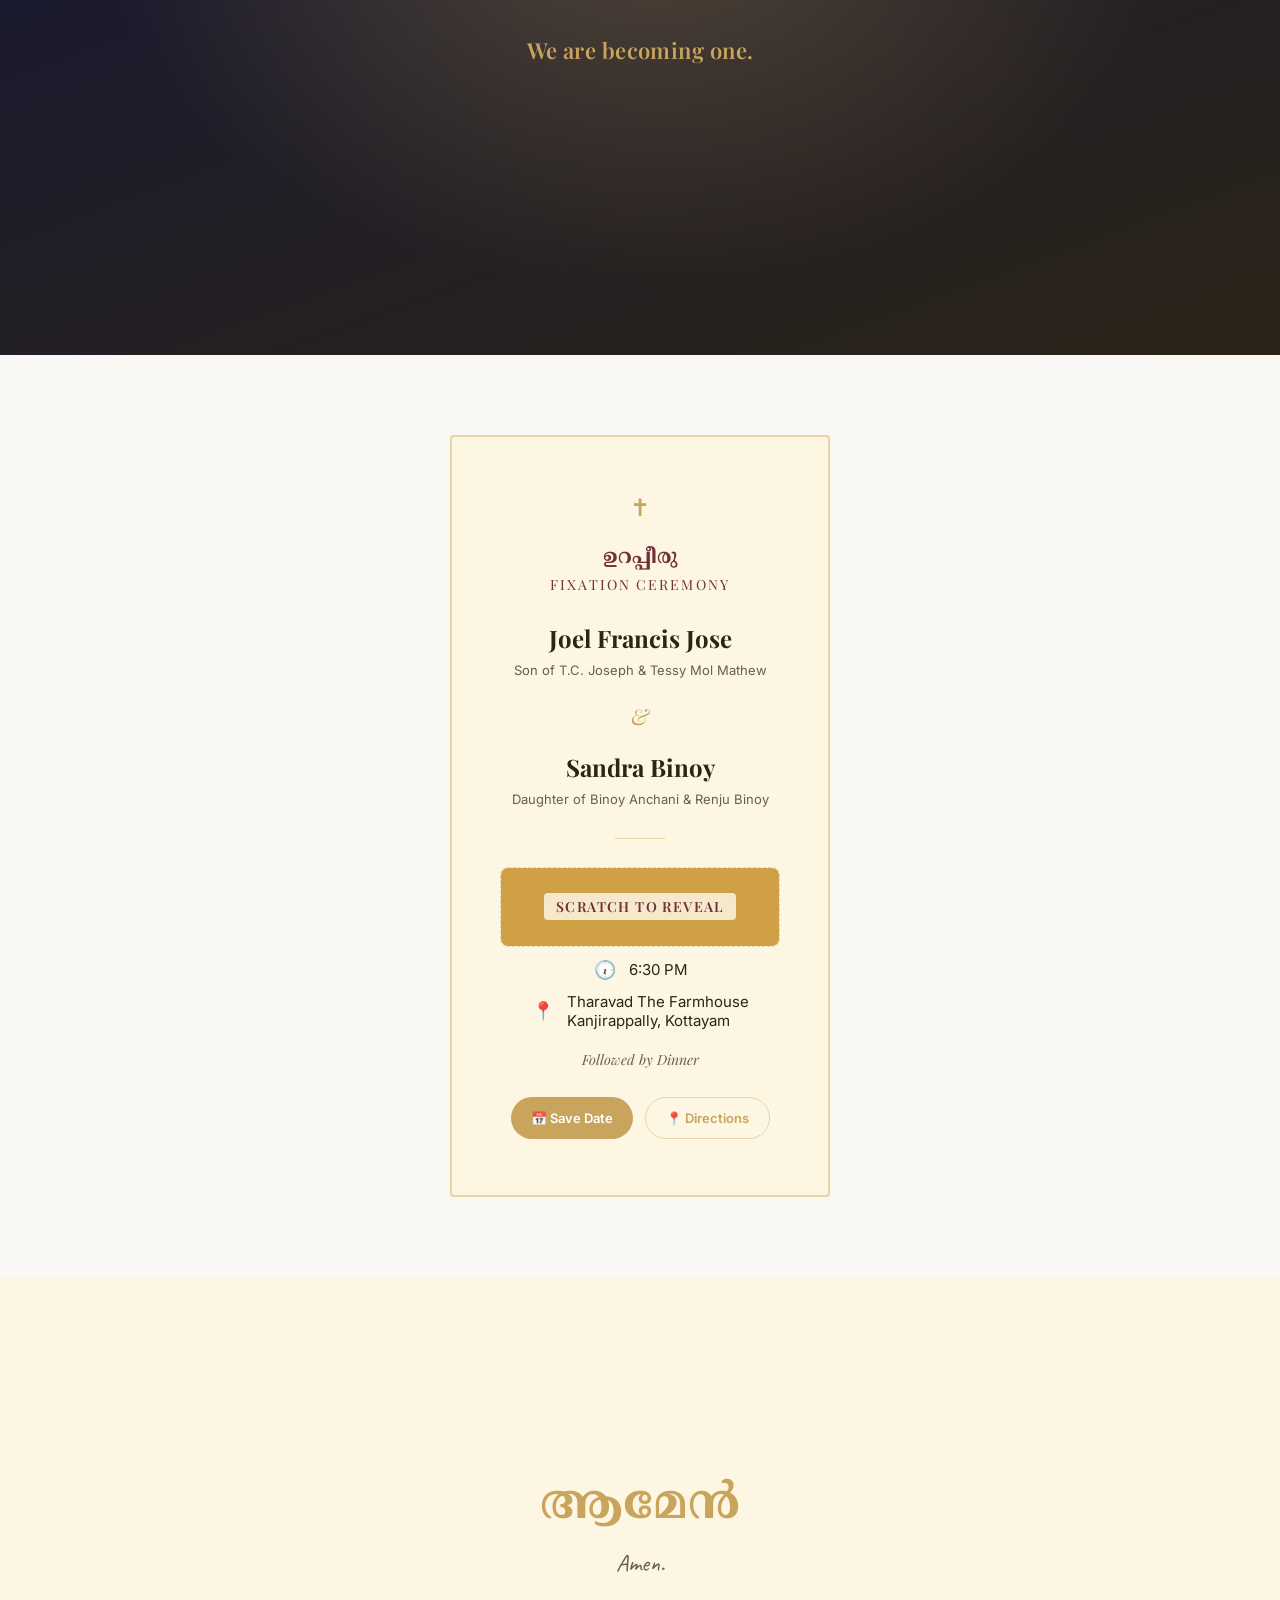
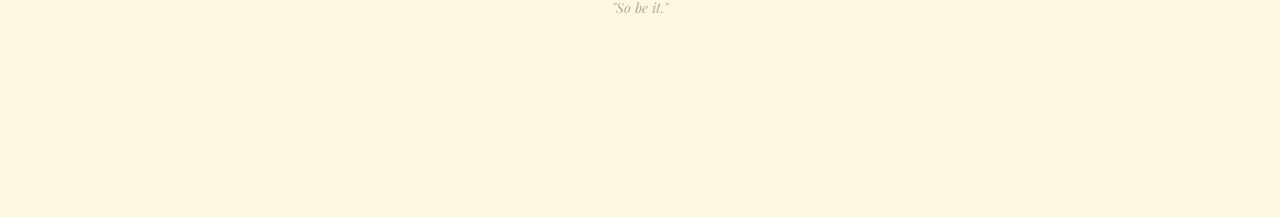
==== commit 74a4a19b: "Update WhatsApp preview image to actual first screen screenshot" ====
--- a/index.html
+++ b/index.html
@@ -3,8 +3,21 @@
 <head>
   <meta charset="UTF-8">
   <meta name="viewport" content="width=device-width, initial-scale=1.0, viewport-fit=cover">
-  <title>Joel & Sandra — Nischayam</title>
-  <meta name="description" content="You are invited to the fixation ceremony of Joel Francis Jose & Sandra Binoy. May 23, 2026 at Tharavad The Farmhouse, Kanjirappally.">
+  <title>Joel & Sandra — Fixation</title>
+  
+  <!-- Open Graph (WhatsApp/Facebook/LinkedIn preview) -->
+  <meta property="og:title" content="Joel & Sandra — Fixation Ceremony" />
+  <meta property="og:description" content="12 years of love. Witnessed by the church where it all began. Tap to view our story." />
+  <meta property="og:image" content="https://pranchi3578.github.io/fixation/preview.jpg" />
+  <meta property="og:url" content="https://pranchi3578.github.io/fixation/" />
+  <meta property="og:type" content="website" />
+
+  <!-- Twitter (also used by some apps) -->
+  <meta name="twitter:card" content="summary_large_image" />
+  <meta name="twitter:title" content="Joel & Sandra — Fixation Ceremony" />
+  <meta name="twitter:description" content="12 years of love. Witnessed by the church where it all began. Tap to view our story." />
+  <meta name="twitter:image" content="https://pranchi3578.github.io/fixation/preview.jpg" />
+
   <meta name="theme-color" content="#1A1A2E">
   <link rel="stylesheet" href="styles.css">
 </head>
--- a/styles.css
+++ b/styles.css
@@ -79,7 +79,7 @@
 }
 .bell-icon {
   font-size: 72px;
-  filter: drop-shadow(0 0 40px var(--gold-glow));
+  text-shadow: 0 0 30px var(--gold-glow);
   animation: bell-idle 3s ease-in-out infinite;
   transition: transform 0.15s;
 }
@@ -158,7 +158,7 @@
   max-width: 380px;
   width: 100%;
   position: relative;
-  box-shadow: 0 8px 40px rgba(44,36,24,0.08), inset 0 0 80px rgba(200,164,92,0.04);
+  box-shadow: 0 8px 24px rgba(44,36,24,0.08);
   transform: rotate(-0.5deg);
 }
 .notice-board::before {
@@ -361,7 +361,7 @@
   width: 100%;
   max-width: 360px;
   border-radius: 16px;
-  box-shadow: 0 12px 60px rgba(44,36,24,0.12);
+  box-shadow: 0 8px 24px rgba(44,36,24,0.12);
   margin-bottom: 36px;
 }
 .church-text {
@@ -635,8 +635,7 @@
   width: 40px;
   height: 40px;
   border-radius: 50%;
-  background: rgba(0,0,0,0.3);
-  backdrop-filter: blur(8px);
+  background: rgba(0,0,0,0.6);
   border: 1px solid rgba(200,164,92,0.2);
   color: var(--gold-light);
   font-size: 18px;
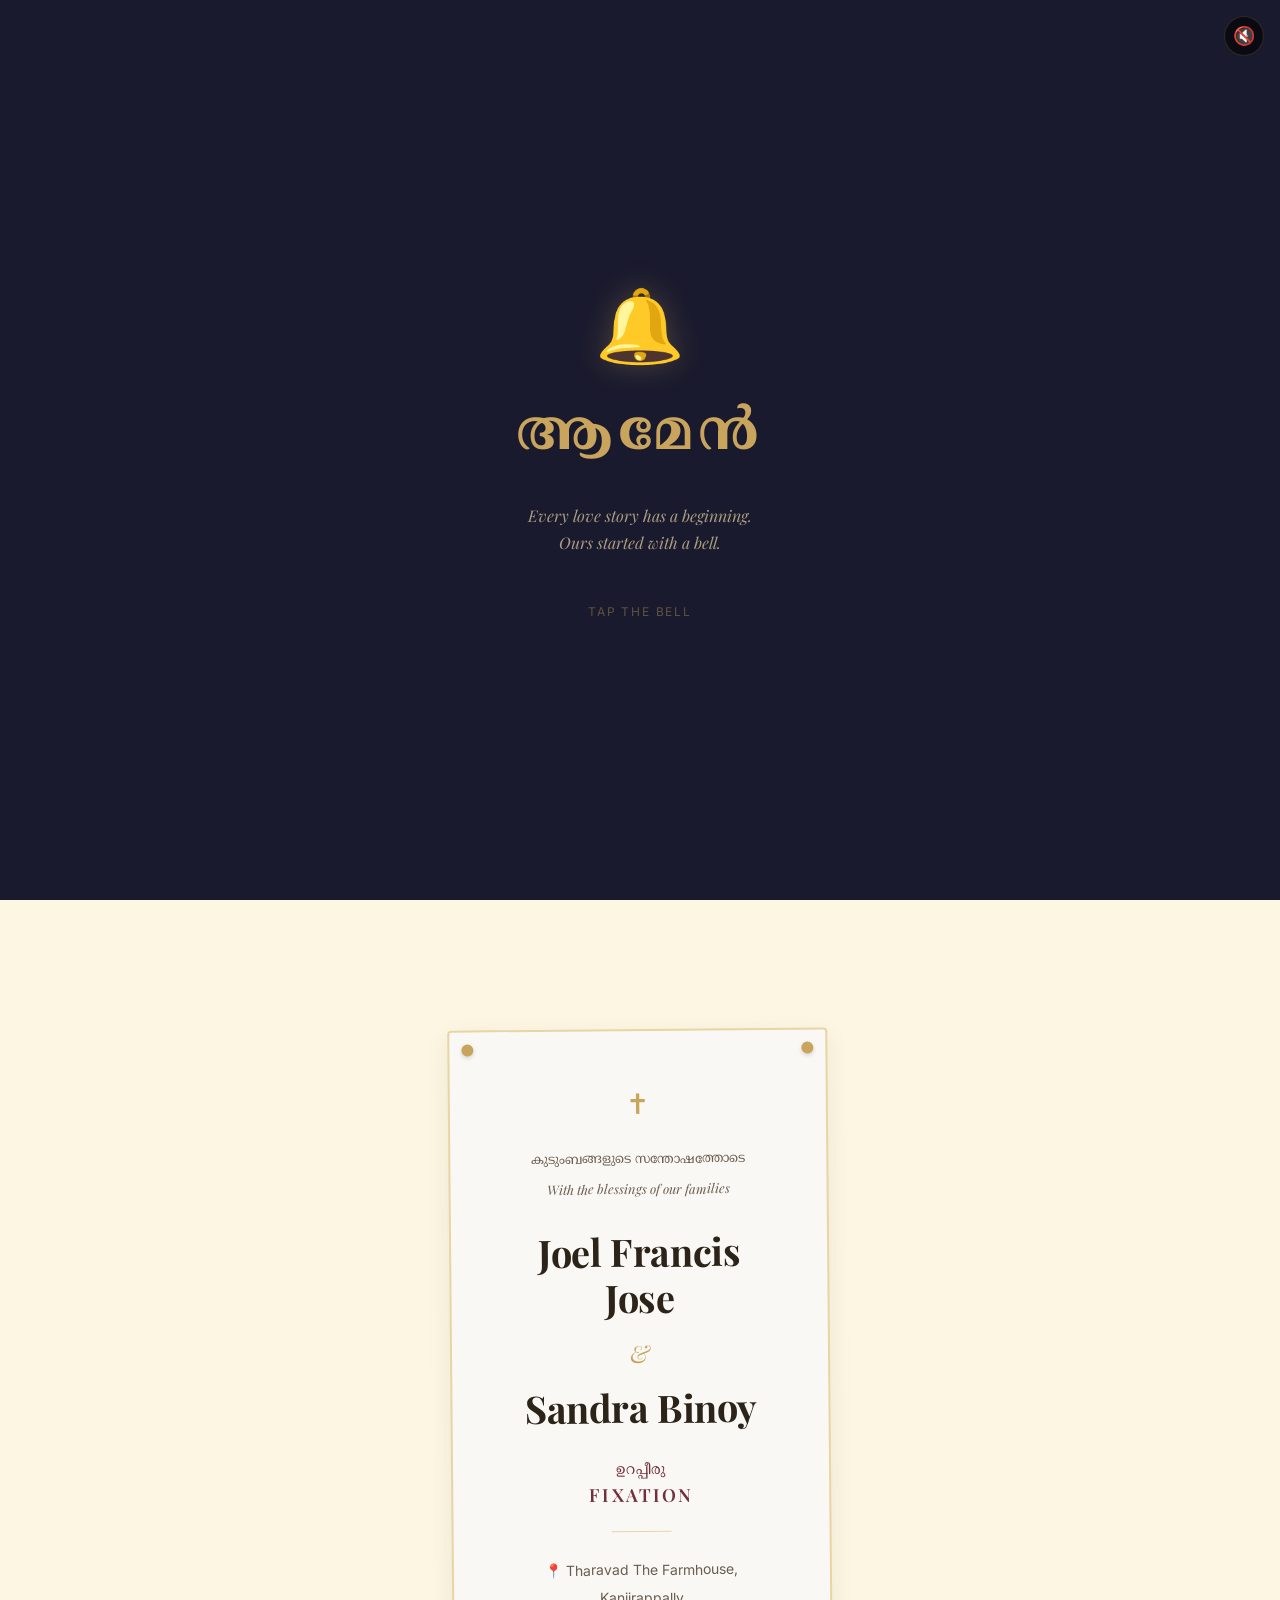
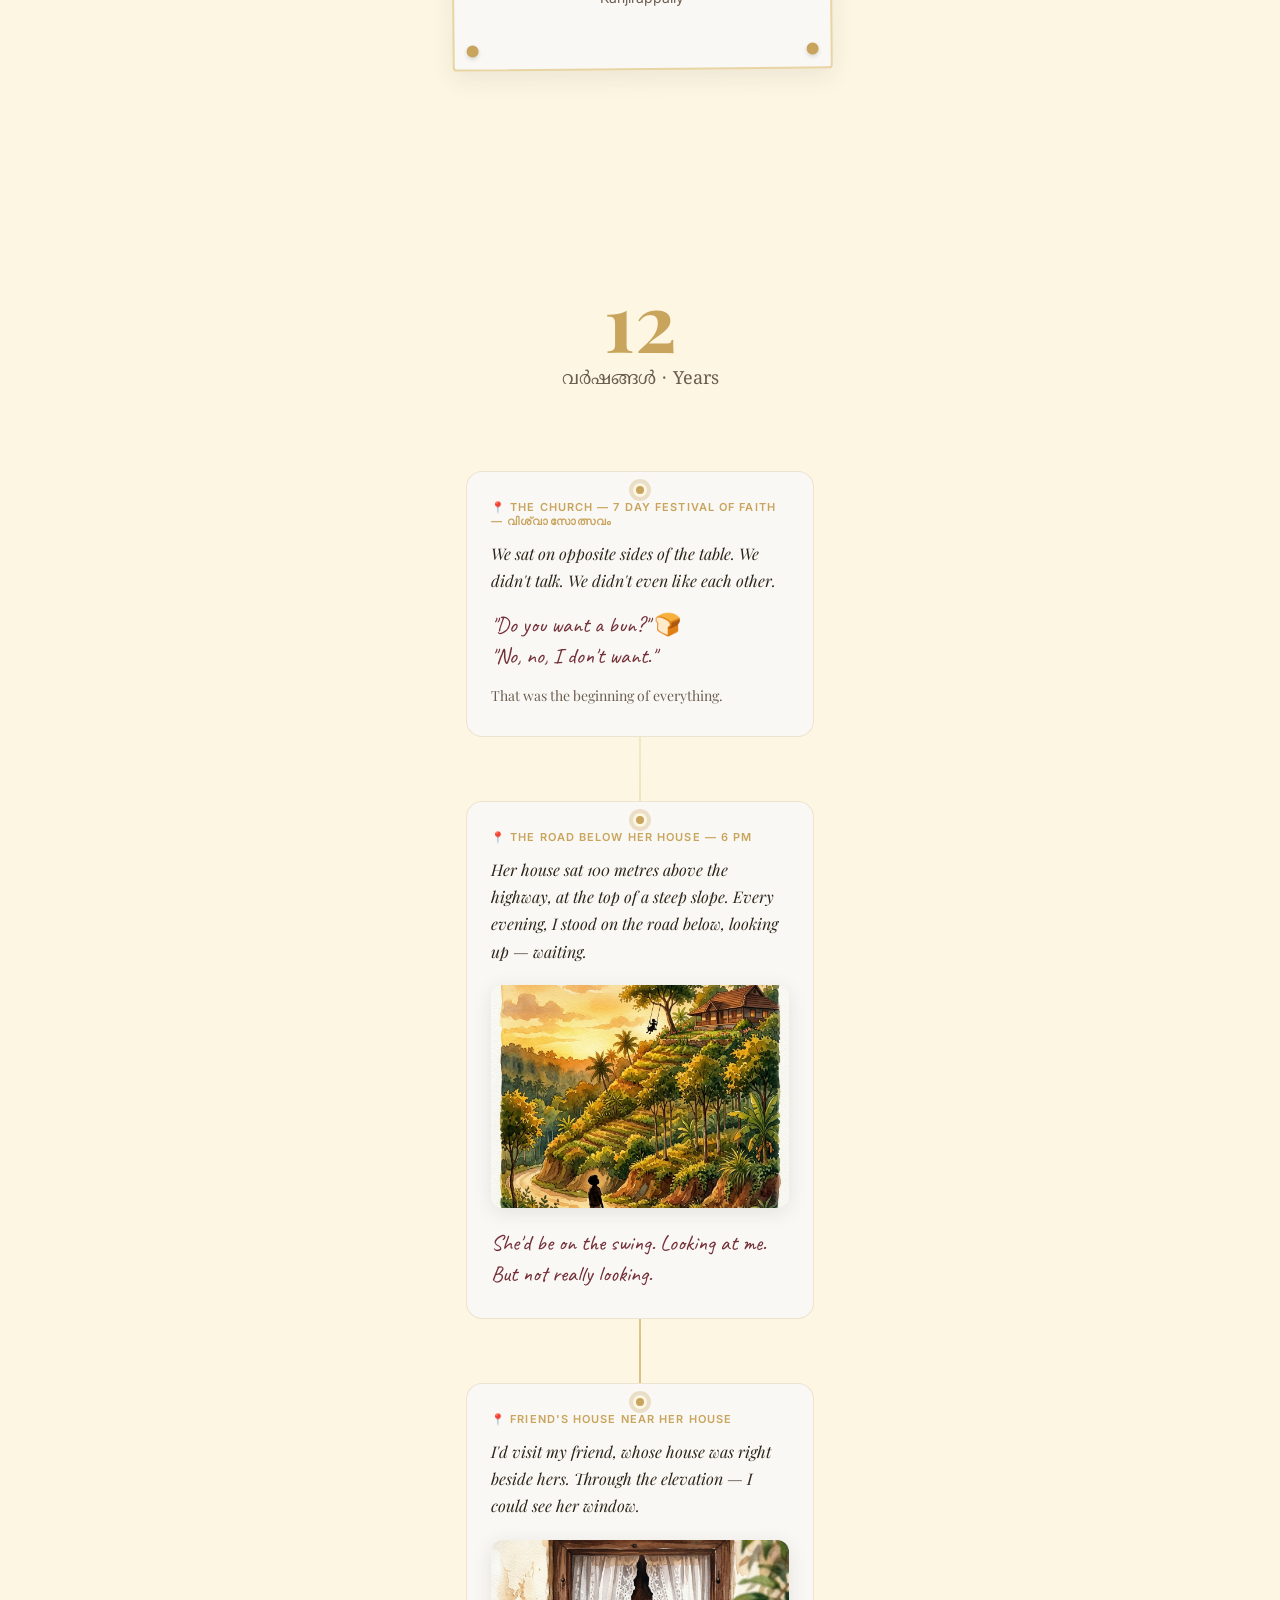
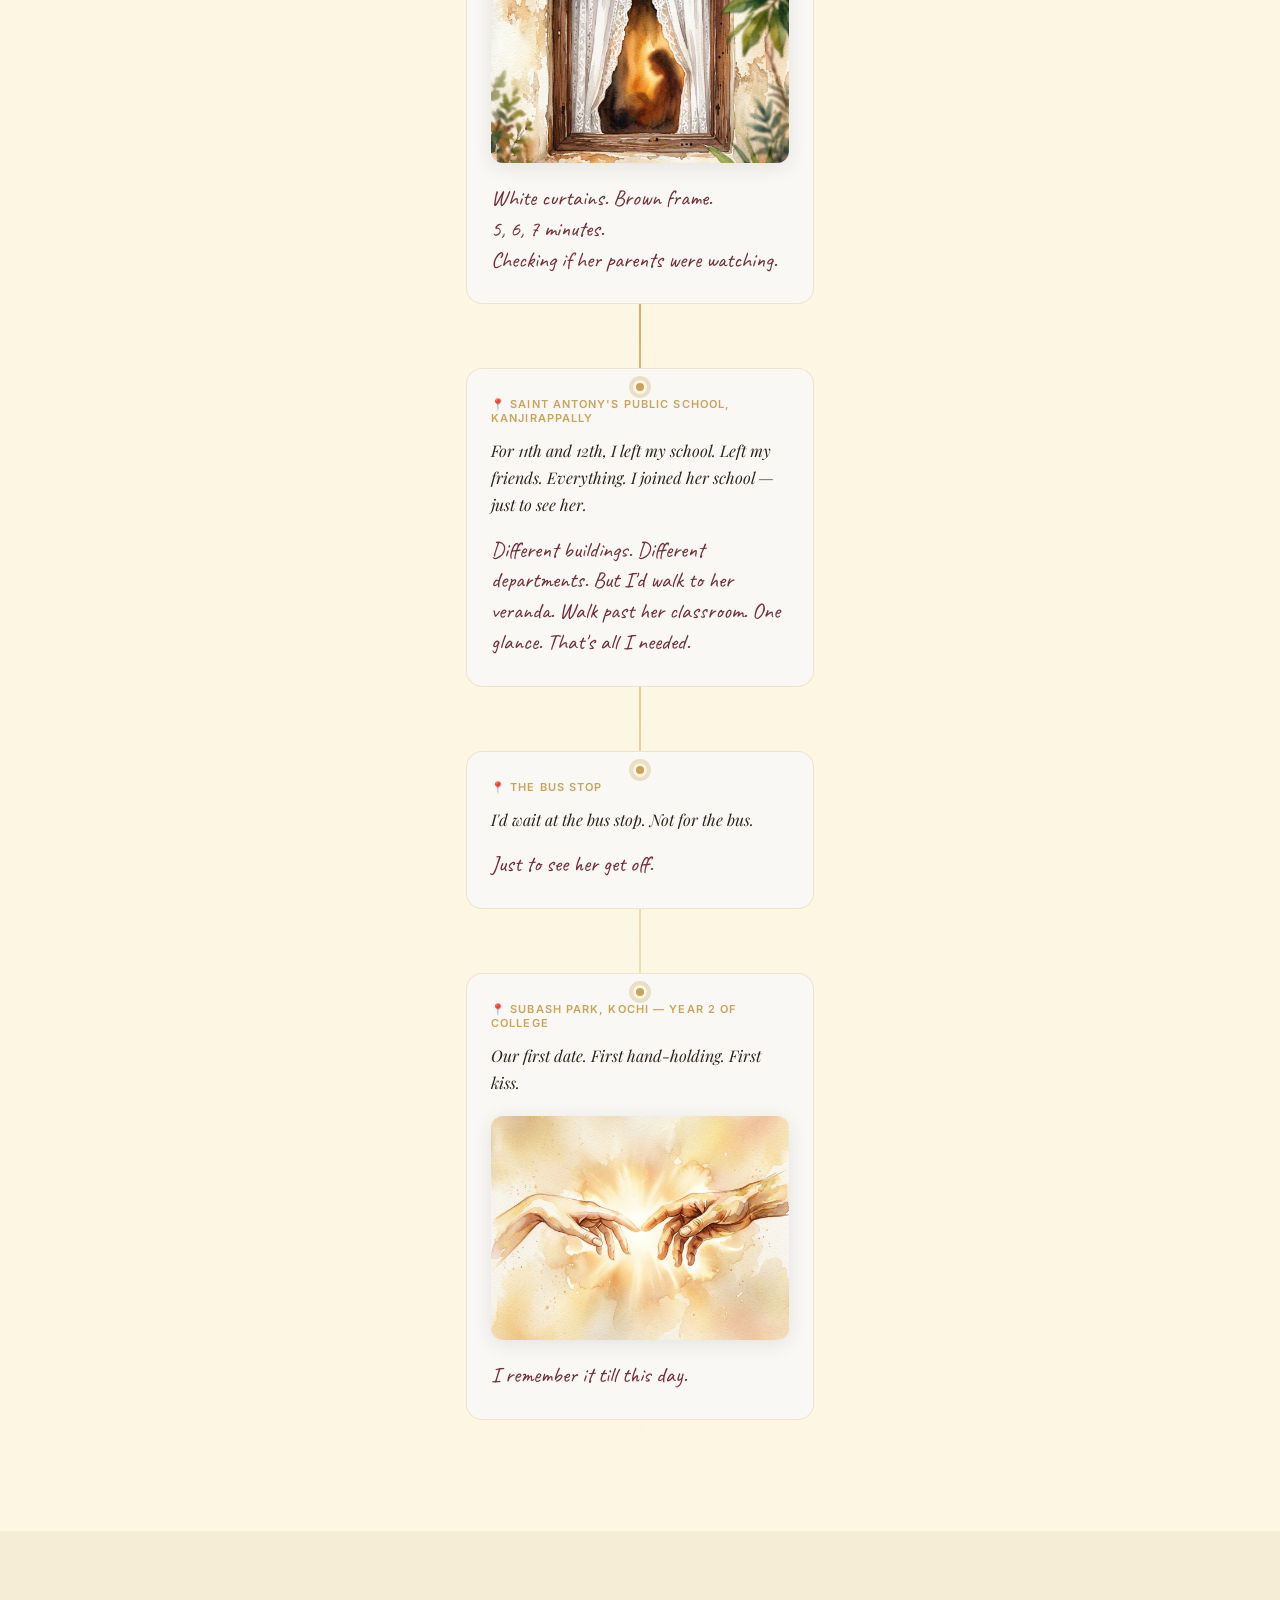
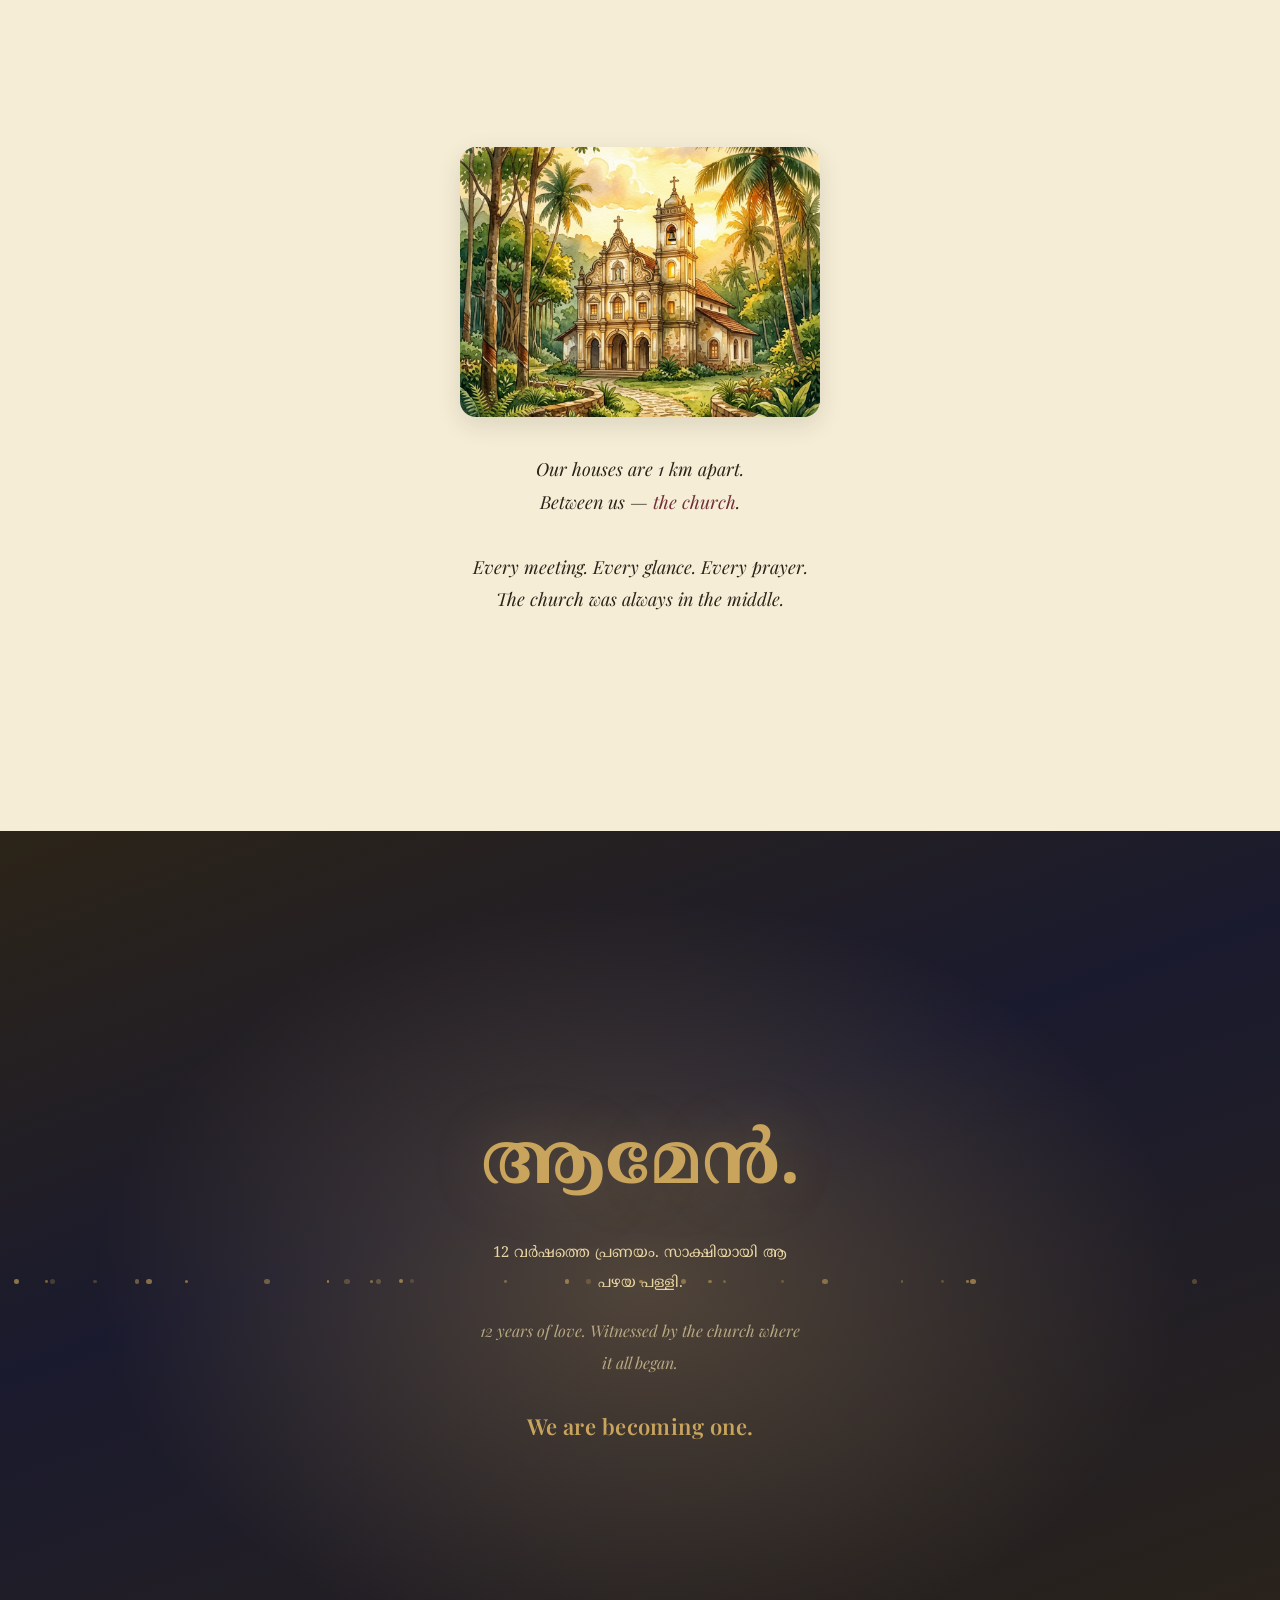
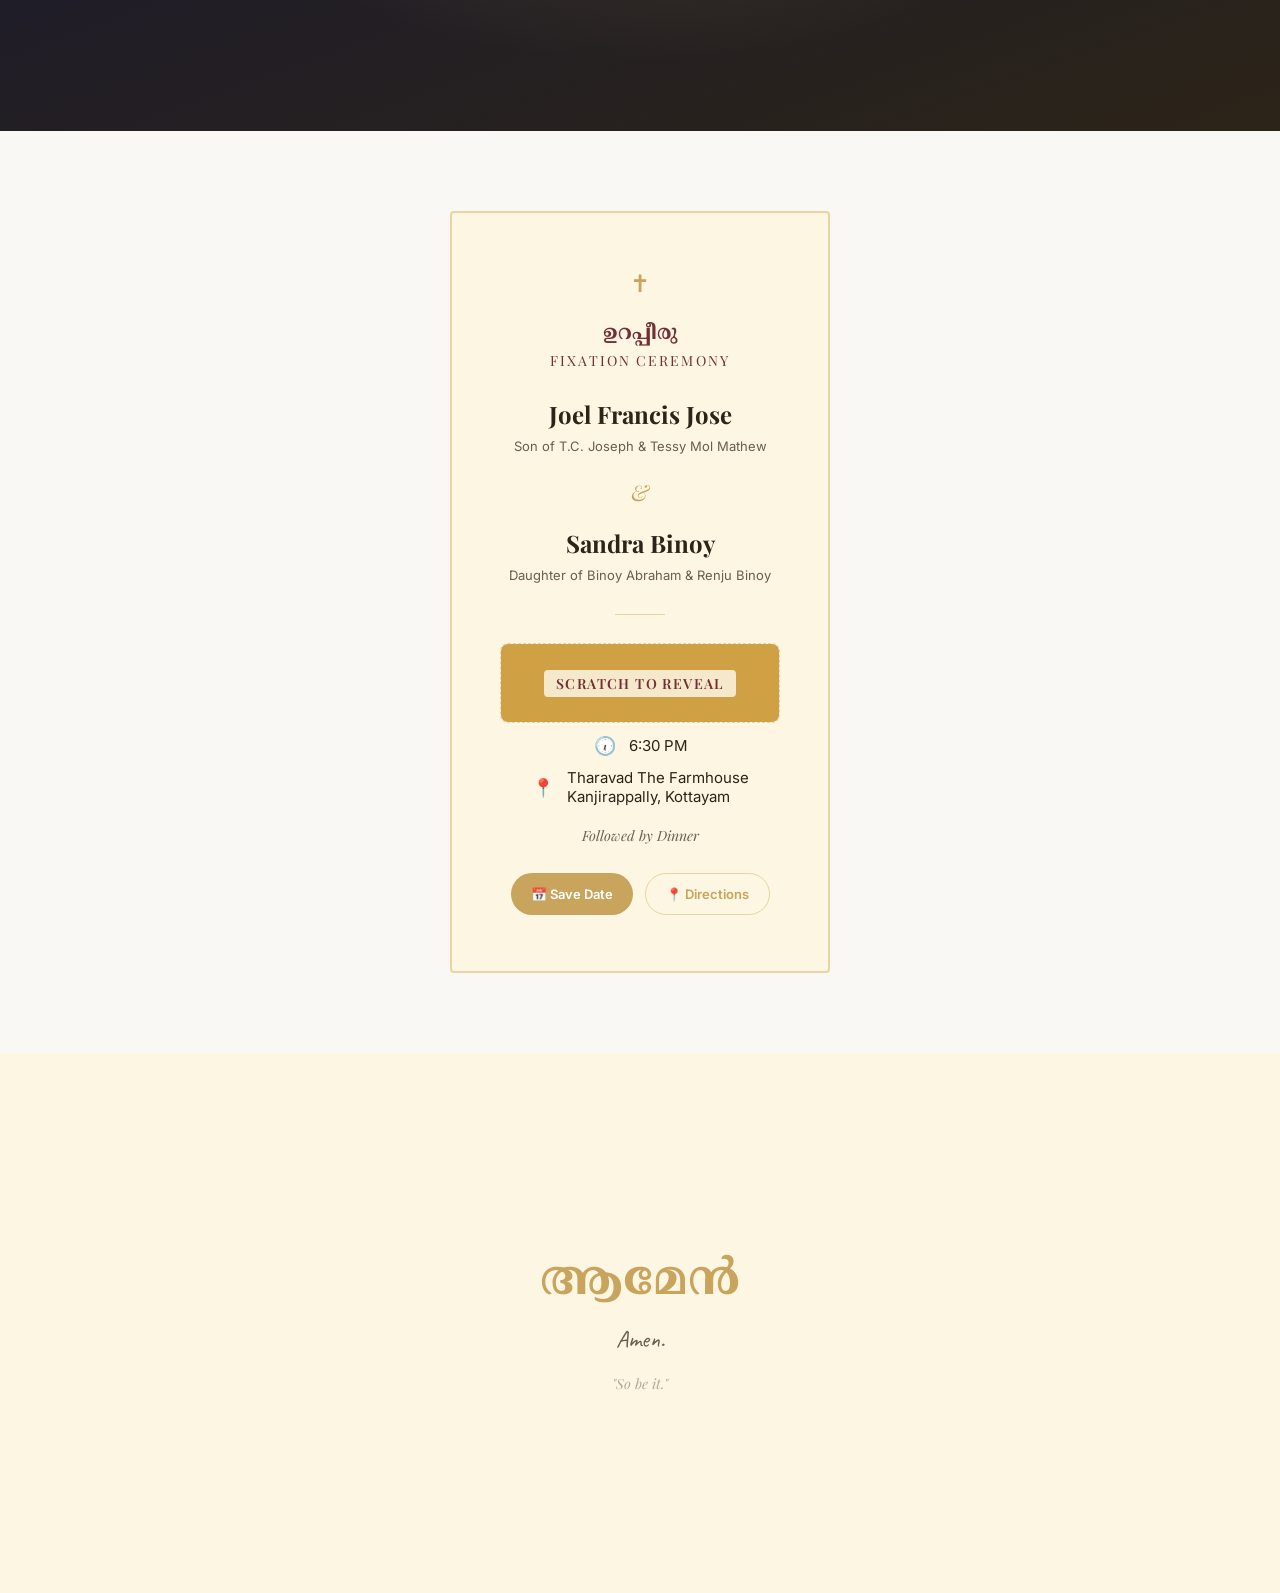
==== commit ba765aaa: "Update name: Binoy Anchani to Binoy Abraham" ====
--- a/index.html
+++ b/index.html
@@ -241,7 +241,7 @@
       <div class="invite-person">
         <div class="invite-person-name font-display">Sandra Binoy</div>
         <div class="invite-person-parents">
-          Daughter of Binoy Anchani & Renju Binoy
+          Daughter of Binoy Abraham & Renju Binoy
         </div>
       </div>
 
--- a/styles.css
+++ b/styles.css
@@ -53,13 +53,11 @@
   padding: 60px 28px;
   position: relative;
   opacity: 0;
-  transform: translateY(30px);
-  transition: opacity 0.8s var(--ease), transform 0.8s var(--ease);
-  will-change: transform, opacity;
+  transition: opacity 0.8s var(--ease);
+  will-change: opacity;
 }
 .scene.visible {
   opacity: 1;
-  transform: translateY(0);
 }
 
 /* ═══ Scene 1: The Bell ═══ */
@@ -347,6 +345,8 @@
 }
 .milestone-img {
   width: 100%;
+  aspect-ratio: 4/3;
+  object-fit: cover;
   border-radius: 12px;
   margin-top: 20px;
   box-shadow: 0 4px 20px rgba(44,36,24,0.1);
@@ -360,6 +360,8 @@
 .church-img {
   width: 100%;
   max-width: 360px;
+  aspect-ratio: 4/3;
+  object-fit: cover;
   border-radius: 16px;
   box-shadow: 0 8px 24px rgba(44,36,24,0.12);
   margin-bottom: 36px;
